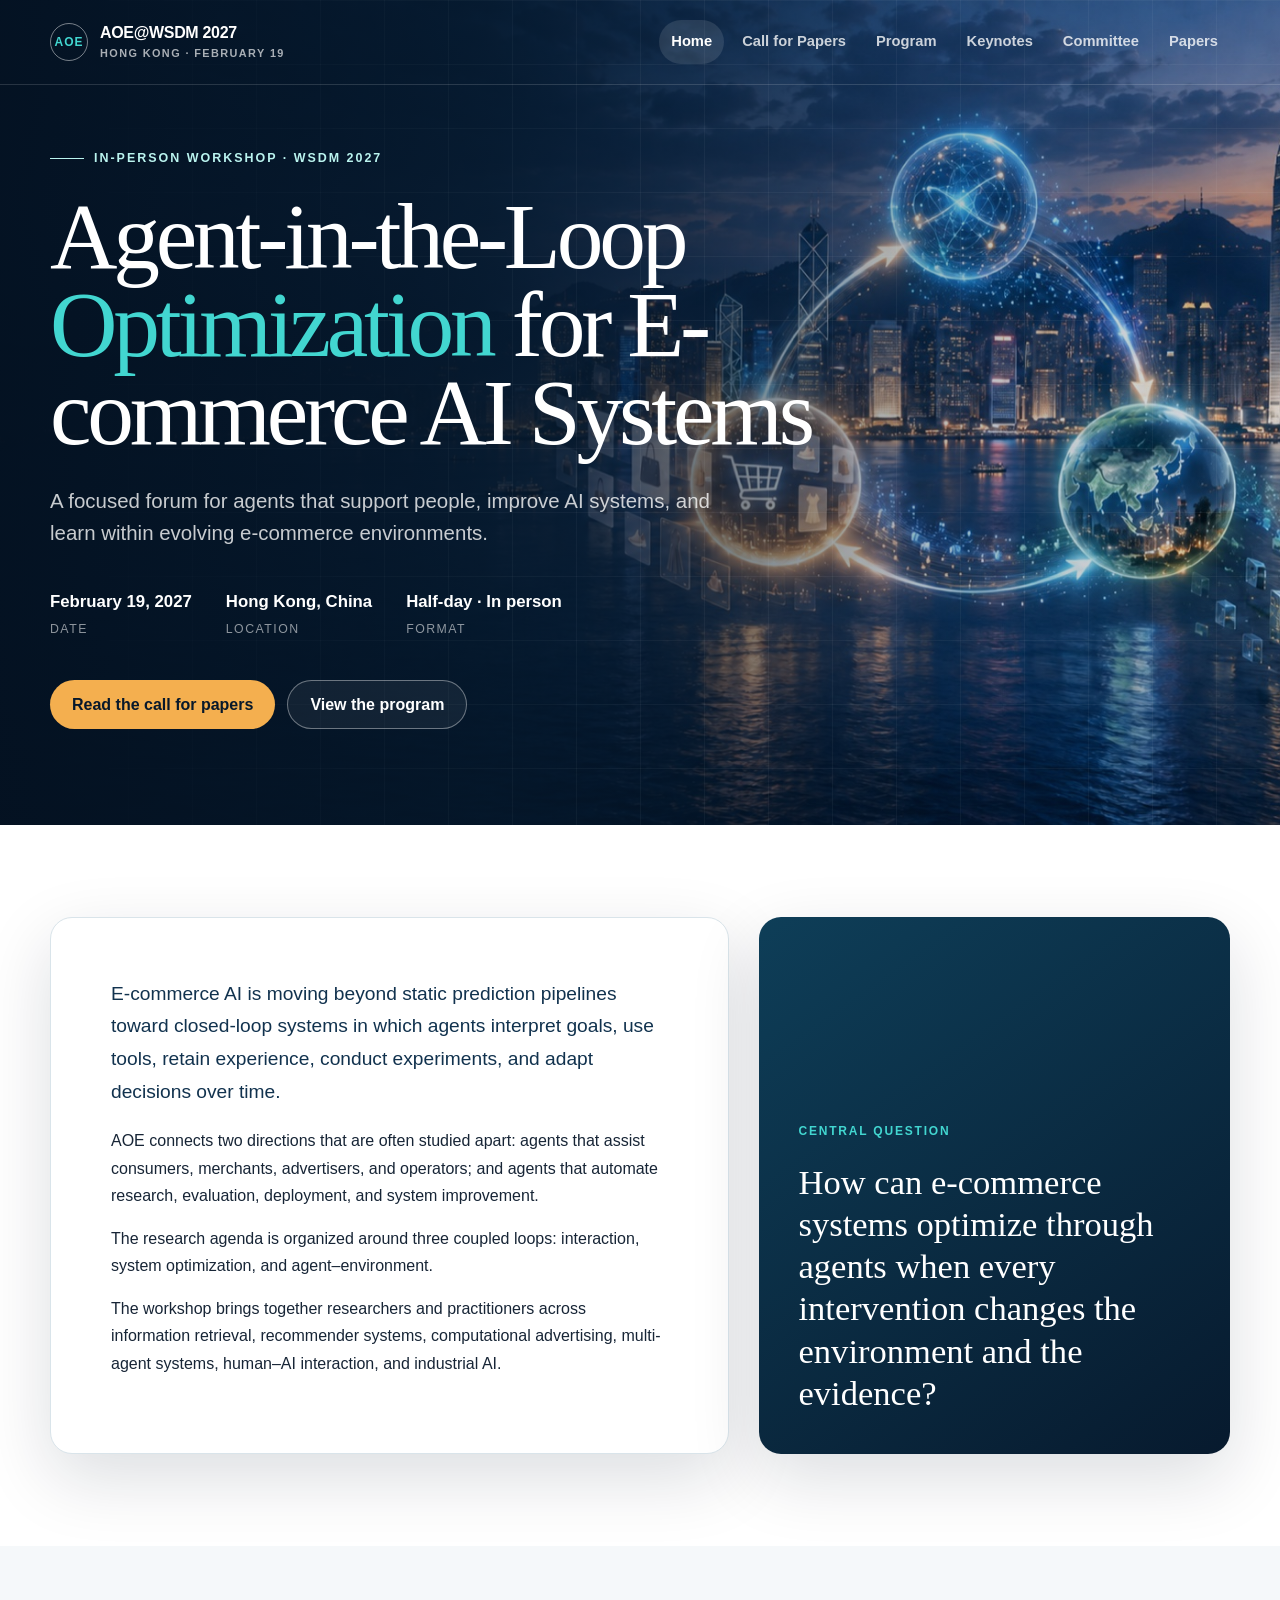
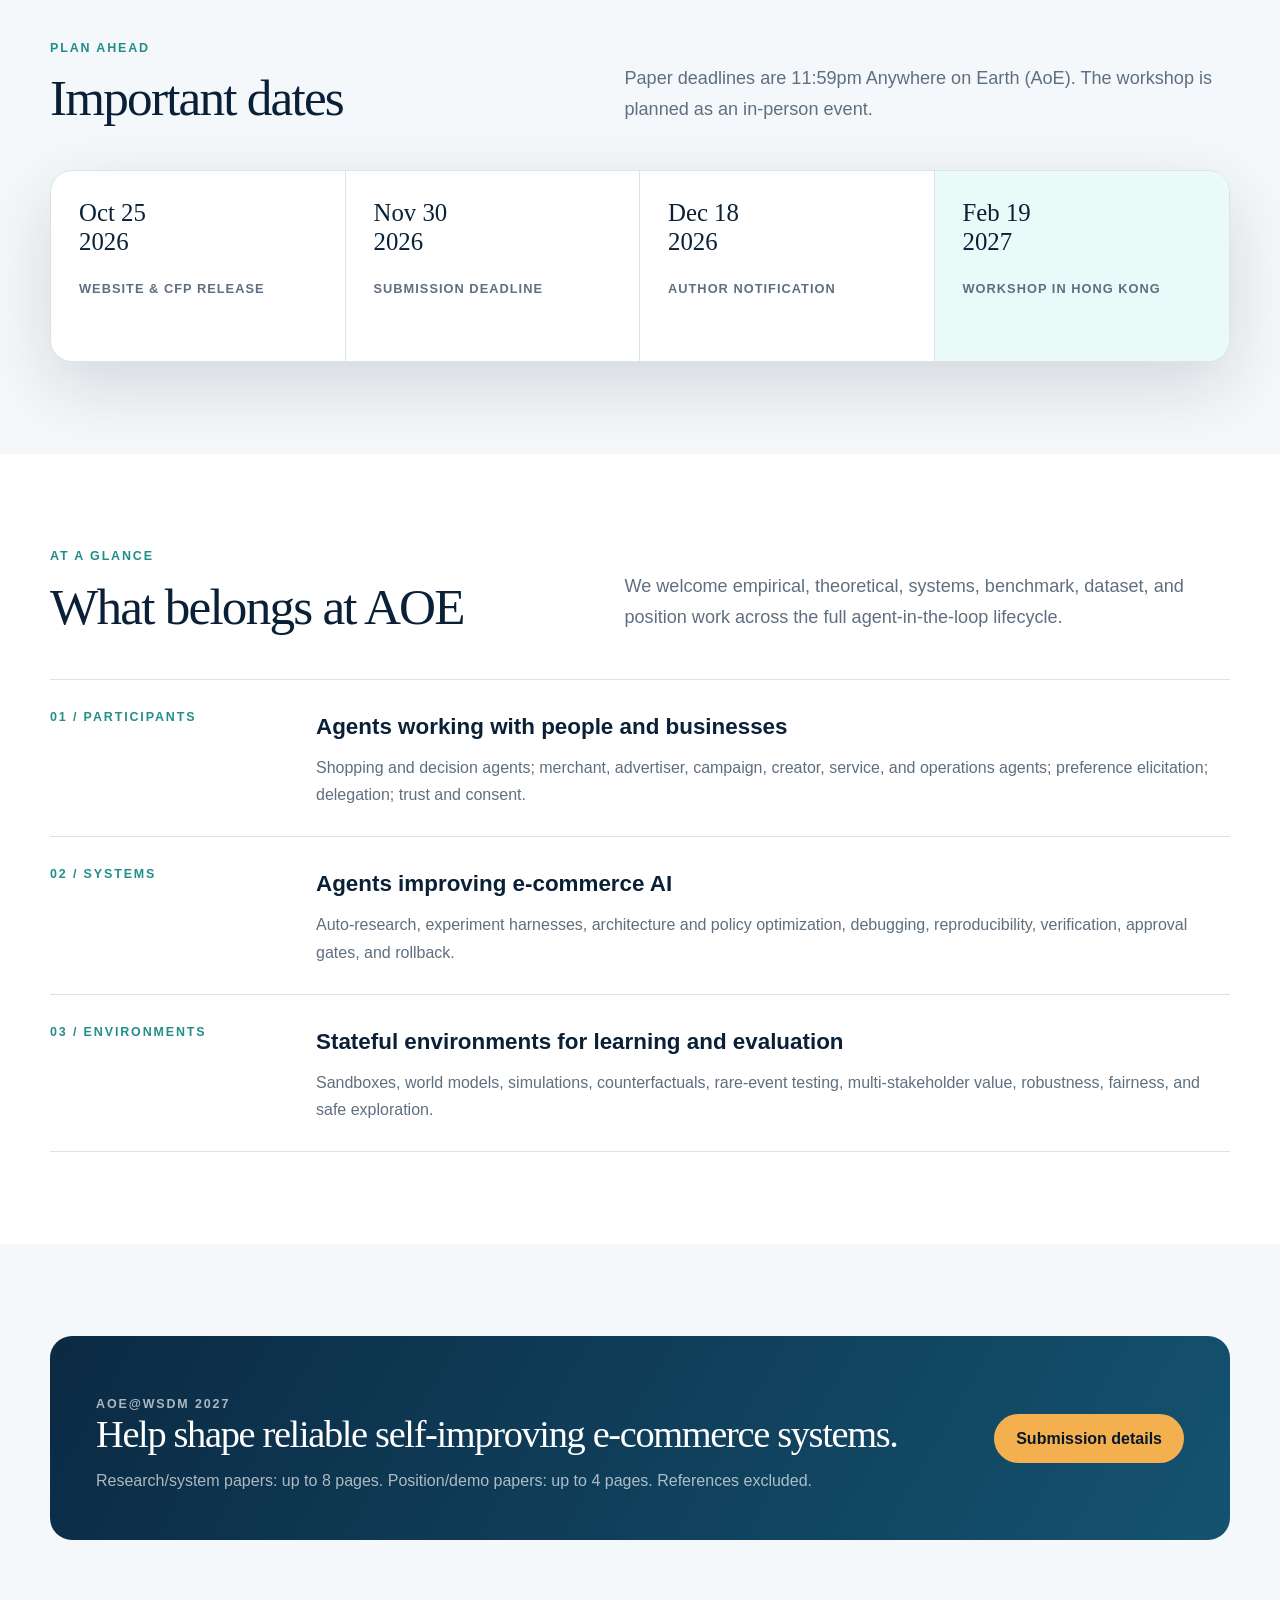
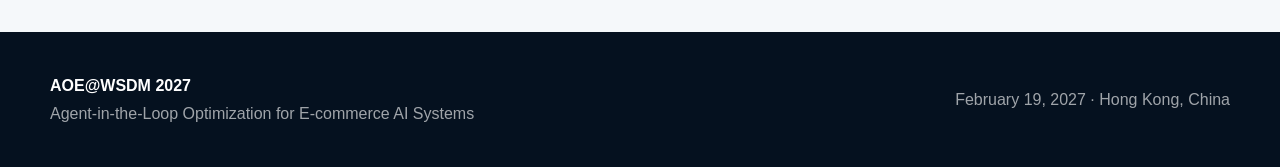
==== index.html @ 461d2d0b "Move website files to repository root" ====
<!doctype html>
<html lang="en">
<head>
  <meta charset="utf-8">
  <meta name="viewport" content="width=device-width, initial-scale=1">
  <meta name="description" content="AOE@WSDM 2027 — Workshop on Agent-in-the-Loop Optimization for E-commerce AI Systems, February 19, 2027 in Hong Kong.">
  <title>AOE@WSDM 2027</title>
  <link rel="icon" type="image/svg+xml" href="data:image/svg+xml,%3Csvg xmlns='http://www.w3.org/2000/svg' viewBox='0 0 64 64'%3E%3Crect width='64' height='64' rx='16' fill='%2307182b'/%3E%3Ccircle cx='32' cy='32' r='20' fill='none' stroke='%2342d6d0' stroke-width='4'/%3E%3Ccircle cx='32' cy='12' r='5' fill='%23f4af4f'/%3E%3Cpath d='M19 39h26' stroke='white' stroke-width='4' stroke-linecap='round'/%3E%3C/svg%3E">
  <link rel="stylesheet" href="assets/style.css">
</head>
<body>
  <a class="skip-link" href="#main">Skip to content</a>
  <header class="site-header">
    <div class="container header-inner">
      <a class="brand" href="index.html" aria-label="AOE at WSDM 2027 home">
        <span class="brand-mark">AOE</span>
        <span class="brand-copy">AOE@WSDM 2027<small>Hong Kong · February 19</small></span>
      </a>
      <button class="menu-toggle" type="button" aria-expanded="false" aria-controls="site-nav">Menu</button>
      <nav class="site-nav" id="site-nav" aria-label="Primary navigation">
        <a href="index.html" aria-current="page">Home</a>
        <a href="cfp.html">Call for Papers</a>
        <a href="program.html">Program</a>
        <a href="keynotes.html">Keynotes</a>
        <a href="committee.html">Committee</a>
        <a href="papers.html">Papers</a>
      </nav>
    </div>
  </header>

  <main id="main">
    <section class="hero">
      <div class="loop-visual" aria-hidden="true">
        <div class="loop-ring"></div><div class="loop-ring"></div><div class="loop-core">AOE</div>
      </div>
      <div class="container hero-inner">
        <p class="eyebrow">In-person workshop · WSDM 2027</p>
        <h1>Agent-in-the-Loop <em>Optimization</em> for E-commerce AI Systems</h1>
        <p class="hero-summary">A focused forum for agents that support people, improve AI systems, and learn within evolving e-commerce environments.</p>
        <div class="hero-meta">
          <div class="meta-item"><strong>February 19, 2027</strong><span>Date</span></div>
          <div class="meta-item"><strong>Hong Kong, China</strong><span>Location</span></div>
          <div class="meta-item"><strong>Half-day · In person</strong><span>Format</span></div>
        </div>
        <div class="hero-actions">
          <a class="button button-primary" href="cfp.html">Read the call for papers</a>
          <a class="button button-secondary" href="program.html">View the program</a>
        </div>
      </div>
    </section>

    <section class="section section-white">
      <div class="container intro-grid">
        <div class="intro-copy" data-reveal>
          <p>E-commerce AI is moving beyond static prediction pipelines toward closed-loop systems in which agents interpret goals, use tools, retain experience, conduct experiments, and adapt decisions over time.</p>
          <p>AOE connects two directions that are often studied apart: agents that assist consumers, merchants, advertisers, and operators; and agents that automate research, evaluation, deployment, and system improvement.</p>
          <p>The research agenda is organized around three coupled loops: interaction, system optimization, and agent–environment.</p>
          <p>The workshop brings together researchers and practitioners across information retrieval, recommender systems, computational advertising, multi-agent systems, human–AI interaction, and industrial AI.</p>
        </div>
        <aside class="question-card" data-reveal>
          <span>Central question</span>
          <blockquote>How can e-commerce systems optimize through agents when every intervention changes the environment and the evidence?</blockquote>
        </aside>
      </div>
    </section>

    <section class="section">
      <div class="container">
        <div class="section-head" data-reveal>
          <div><p class="kicker">Plan ahead</p><h2>Important dates</h2></div>
          <p class="lead">Paper deadlines are 11:59pm Anywhere on Earth (AoE). The workshop is planned as an in-person event.</p>
        </div>
        <div class="date-grid" data-reveal>
          <div class="date-item"><time datetime="2026-10-25">Oct 25<br>2026</time><span>Website & CFP release</span></div>
          <div class="date-item"><time datetime="2026-11-30">Nov 30<br>2026</time><span>Submission deadline</span></div>
          <div class="date-item"><time datetime="2026-12-18">Dec 18<br>2026</time><span>Author notification</span></div>
          <div class="date-item"><time datetime="2027-02-19">Feb 19<br>2027</time><span>Workshop in Hong Kong</span></div>
        </div>
      </div>
    </section>

    <section class="section section-white">
      <div class="container">
        <div class="section-head" data-reveal>
          <div><p class="kicker">At a glance</p><h2>What belongs at AOE</h2></div>
          <p class="lead">We welcome empirical, theoretical, systems, benchmark, dataset, and position work across the full agent-in-the-loop lifecycle.</p>
        </div>
        <div data-reveal>
          <article class="topic-row"><span class="topic-number">01 / PARTICIPANTS</span><div><h3>Agents working with people and businesses</h3><p>Shopping and decision agents; merchant, advertiser, campaign, creator, service, and operations agents; preference elicitation; delegation; trust and consent.</p></div></article>
          <article class="topic-row"><span class="topic-number">02 / SYSTEMS</span><div><h3>Agents improving e-commerce AI</h3><p>Auto-research, experiment harnesses, architecture and policy optimization, debugging, reproducibility, verification, approval gates, and rollback.</p></div></article>
          <article class="topic-row"><span class="topic-number">03 / ENVIRONMENTS</span><div><h3>Stateful environments for learning and evaluation</h3><p>Sandboxes, world models, simulations, counterfactuals, rare-event testing, multi-stakeholder value, robustness, fairness, and safe exploration.</p></div></article>
        </div>
      </div>
    </section>

    <section class="section">
      <div class="container cta" data-reveal>
        <div><p class="kicker">AOE@WSDM 2027</p><h2>Help shape reliable self-improving e-commerce systems.</h2><p>Research/system papers: up to 8 pages. Position/demo papers: up to 4 pages. References excluded.</p></div>
        <a class="button button-primary" href="cfp.html">Submission details</a>
      </div>
    </section>
  </main>

  <footer class="site-footer"><div class="container footer-inner"><p><strong>AOE@WSDM 2027</strong><br>Agent-in-the-Loop Optimization for E-commerce AI Systems</p><p>February 19, 2027 · Hong Kong, China</p></div></footer>
  <script src="assets/site.js"></script>
</body>
</html>
---- assets/style.css ----
:root {
  --navy-950: #07182b;
  --navy-900: #0a2037;
  --navy-800: #11324e;
  --cyan-400: #42d6d0;
  --cyan-200: #baf4ef;
  --amber-400: #f4af4f;
  --ink: #172536;
  --muted: #5f6f7f;
  --paper: #f5f8fa;
  --white: #ffffff;
  --line: #d9e4ea;
  --shadow: 0 24px 70px rgba(7, 24, 43, 0.14);
  --radius: 22px;
  --container: min(1180px, calc(100% - 40px));
}

* { box-sizing: border-box; }
html { scroll-behavior: smooth; }
body {
  margin: 0;
  color: var(--ink);
  background: var(--paper);
  font-family: Inter, ui-sans-serif, -apple-system, BlinkMacSystemFont, "Segoe UI", sans-serif;
  font-size: 16px;
  line-height: 1.7;
}
a { color: inherit; }
img { display: block; max-width: 100%; }
.container { width: var(--container); margin-inline: auto; }
.skip-link { position: fixed; top: 8px; left: 8px; z-index: 100; padding: 9px 13px; transform: translateY(-150%); background: white; border-radius: 8px; }
.skip-link:focus { transform: translateY(0); }

.site-header {
  position: absolute;
  inset: 0 0 auto;
  z-index: 20;
  border-bottom: 1px solid rgba(255,255,255,.14);
  color: white;
}
.header-inner { min-height: 84px; display: flex; align-items: center; justify-content: space-between; gap: 28px; }
.brand { display: inline-flex; align-items: center; gap: 12px; text-decoration: none; font-weight: 760; letter-spacing: -.02em; }
.brand-mark { width: 38px; height: 38px; display: grid; place-items: center; border: 1px solid rgba(255,255,255,.46); border-radius: 50%; color: var(--cyan-400); font-size: 12px; letter-spacing: .08em; }
.brand-copy { display: grid; line-height: 1.05; }
.brand-copy small { margin-top: 6px; color: rgba(255,255,255,.66); font-size: .68rem; font-weight: 600; letter-spacing: .13em; text-transform: uppercase; }
.site-nav { display: flex; align-items: center; gap: 6px; }
.site-nav a { padding: 9px 12px; border-radius: 999px; text-decoration: none; color: rgba(255,255,255,.78); font-size: .92rem; font-weight: 650; }
.site-nav a:hover, .site-nav a:focus-visible, .site-nav a[aria-current="page"] { background: rgba(255,255,255,.11); color: white; }
.menu-toggle { display: none; border: 0; color: white; background: transparent; font: inherit; font-weight: 700; }

.hero {
  position: relative;
  min-height: 790px;
  display: grid;
  align-items: center;
  overflow: hidden;
  color: white;
  background:
    linear-gradient(90deg, rgba(4,18,34,.96) 0%, rgba(5,24,43,.86) 38%, rgba(5,24,43,.28) 72%, rgba(5,24,43,.14) 100%),
    url('aoe-hero.jpg') center / cover no-repeat,
    var(--navy-950);
}
.hero::before {
  content: "";
  position: absolute;
  inset: 0;
  background-image: linear-gradient(rgba(255,255,255,.045) 1px, transparent 1px), linear-gradient(90deg, rgba(255,255,255,.045) 1px, transparent 1px);
  background-size: 64px 64px;
  mask-image: linear-gradient(to right, transparent 2%, black 50%, black 100%);
}
.hero-inner { position: relative; z-index: 2; padding-top: 140px; padding-bottom: 96px; }
.eyebrow { display: inline-flex; align-items: center; gap: 10px; margin: 0 0 24px; color: var(--cyan-200); font-size: .78rem; font-weight: 760; letter-spacing: .16em; text-transform: uppercase; }
.eyebrow::before { content: ""; width: 34px; height: 1px; background: currentColor; }
.hero h1 { max-width: 900px; margin: 0; font-family: Georgia, "Times New Roman", serif; font-size: clamp(3.2rem, 7.3vw, 6.6rem); line-height: .94; letter-spacing: -.045em; font-weight: 500; }
.hero h1 em { color: var(--cyan-400); font-style: normal; }
.hero-summary { max-width: 690px; margin: 28px 0 0; color: rgba(255,255,255,.78); font-size: clamp(1.05rem, 1.6vw, 1.28rem); line-height: 1.6; }
.hero-meta { display: flex; flex-wrap: wrap; gap: 24px 34px; margin-top: 38px; }
.meta-item { display: grid; gap: 2px; }
.meta-item strong { color: white; font-size: 1.05rem; }
.meta-item span { color: rgba(255,255,255,.55); font-size: .77rem; text-transform: uppercase; letter-spacing: .12em; }
.hero-actions { display: flex; flex-wrap: wrap; gap: 12px; margin-top: 40px; }
.button { display: inline-flex; align-items: center; justify-content: center; min-height: 49px; padding: 0 22px; border-radius: 999px; text-decoration: none; font-weight: 760; transition: transform .2s ease, background .2s ease; }
.button:hover { transform: translateY(-2px); }
.button-primary { background: var(--amber-400); color: var(--navy-950); }
.button-secondary { border: 1px solid rgba(255,255,255,.38); color: white; background: rgba(255,255,255,.06); }
.loop-visual { display: none; }
.loop-ring { position: absolute; inset: 15%; border: 1px solid rgba(186,244,239,.34); border-radius: 50%; animation: orbit 24s linear infinite; }
.loop-ring:nth-child(2) { inset: 27%; border-color: rgba(244,175,79,.38); animation-direction: reverse; animation-duration: 17s; }
.loop-ring::before, .loop-ring::after { content: ""; position: absolute; width: 13px; height: 13px; border-radius: 50%; background: var(--cyan-400); box-shadow: 0 0 28px currentColor; }
.loop-ring::before { top: 8%; left: 22%; }
.loop-ring::after { right: 8%; bottom: 28%; background: var(--amber-400); }
.loop-core { position: absolute; inset: 39%; display: grid; place-items: center; border-radius: 50%; border: 1px solid rgba(255,255,255,.28); background: rgba(255,255,255,.07); backdrop-filter: blur(8px); font-weight: 800; letter-spacing: .15em; }
@keyframes orbit { to { transform: rotate(360deg); } }

.section { padding: 92px 0; }
.section-white { background: white; }
.section-dark { background: var(--navy-950); color: white; }
.section-head { display: grid; grid-template-columns: 1fr 1.15fr; gap: 48px; align-items: end; margin-bottom: 46px; }
.kicker { margin: 0 0 12px; color: #208d8a; font-size: .78rem; font-weight: 800; letter-spacing: .15em; text-transform: uppercase; }
.section h2 { margin: 0; color: var(--navy-900); font-family: Georgia, "Times New Roman", serif; font-size: clamp(2.2rem, 4vw, 4rem); line-height: 1.04; letter-spacing: -.035em; font-weight: 500; }
.section-dark h2 { color: white; }
.lead { margin: 0; color: var(--muted); font-size: 1.13rem; }
.section-dark .lead { color: rgba(255,255,255,.65); }
.intro-grid { display: grid; grid-template-columns: 1.18fr .82fr; gap: 30px; align-items: stretch; }
.intro-copy { padding: clamp(30px, 5vw, 60px); border: 1px solid var(--line); border-radius: var(--radius); background: white; box-shadow: var(--shadow); }
.intro-copy p:first-child { margin-top: 0; font-size: 1.2rem; color: var(--navy-800); }
.question-card { display: grid; align-content: end; min-height: 360px; padding: 40px; border-radius: var(--radius); color: white; background: linear-gradient(145deg, #0e3e58, #071a2e); box-shadow: var(--shadow); }
.question-card span { color: var(--cyan-400); font-size: .75rem; font-weight: 800; letter-spacing: .15em; text-transform: uppercase; }
.question-card blockquote { margin: 20px 0 0; font-family: Georgia, serif; font-size: clamp(1.6rem, 2.7vw, 2.35rem); line-height: 1.22; }
.loop-grid { display: grid; grid-template-columns: repeat(3, 1fr); gap: 18px; }
.loop-card { position: relative; min-height: 315px; padding: 30px; overflow: hidden; border: 1px solid rgba(255,255,255,.11); border-radius: var(--radius); background: rgba(255,255,255,.055); }
.loop-card::after { content: attr(data-index); position: absolute; right: 19px; bottom: -27px; color: rgba(255,255,255,.045); font-family: Georgia, serif; font-size: 8rem; line-height: 1; }
.loop-icon { width: 48px; height: 48px; display: grid; place-items: center; border-radius: 50%; color: var(--navy-950); background: var(--cyan-400); font-weight: 900; }
.loop-card:nth-child(2) .loop-icon { background: var(--amber-400); }
.loop-card:nth-child(3) .loop-icon { background: white; }
.loop-card h3 { margin: 28px 0 12px; font-size: 1.35rem; }
.loop-card p { margin: 0; color: rgba(255,255,255,.63); }
.date-grid { display: grid; grid-template-columns: repeat(4, 1fr); border: 1px solid var(--line); border-radius: var(--radius); overflow: hidden; background: white; box-shadow: var(--shadow); }
.date-item { min-height: 190px; padding: 28px; border-right: 1px solid var(--line); }
.date-item:last-child { border-right: 0; background: #eafaf8; }
.date-item time { display: block; margin-bottom: 18px; color: var(--navy-900); font-family: Georgia, serif; font-size: 1.55rem; line-height: 1.15; }
.date-item span { color: var(--muted); font-size: .8rem; font-weight: 760; letter-spacing: .08em; text-transform: uppercase; }
.topic-row { display: grid; grid-template-columns: 230px minmax(0, 1fr); gap: 36px; padding: 28px 0; border-top: 1px solid var(--line); }
.topic-row:last-child { border-bottom: 1px solid var(--line); }
.topic-number { max-width: 210px; color: #238f8b; font-size: .78rem; font-weight: 800; line-height: 1.6; letter-spacing: .15em; }
.topic-row > div { min-width: 0; }
.topic-row h3 { margin: 0 0 8px; color: var(--navy-900); font-size: 1.4rem; }
.topic-row p { margin: 0; color: var(--muted); }
.cta { padding: 46px; display: flex; align-items: center; justify-content: space-between; gap: 28px; border-radius: var(--radius); color: white; background: linear-gradient(120deg, #0b2a44, #145370); }
.cta h2 { color: white; font-size: clamp(2rem, 3vw, 3.2rem); }
.cta p { margin: 12px 0 0; color: rgba(255,255,255,.66); }
.site-footer { padding: 40px 0; color: rgba(255,255,255,.62); background: #05111f; }
.footer-inner { display: flex; align-items: center; justify-content: space-between; gap: 24px; }
.footer-inner strong { color: white; }
.footer-inner p { margin: 0; }

.page-hero {
  min-height: 460px;
  display: grid;
  align-items: end;
  color: white;
  background:
    linear-gradient(90deg, rgba(4,18,34,.97), rgba(5,24,43,.76) 48%, rgba(5,24,43,.36)),
    url('aoe-hero.jpg') center 48% / cover no-repeat,
    var(--navy-950);
}
.page-hero-inner { padding-top: 170px; padding-bottom: 70px; }
.page-hero h1 { max-width: 880px; margin: 0; font-family: Georgia, "Times New Roman", serif; font-size: clamp(3rem, 6vw, 5.6rem); line-height: .98; letter-spacing: -.04em; font-weight: 500; }
.page-hero p:last-child { max-width: 720px; margin: 22px 0 0; color: rgba(255,255,255,.72); font-size: 1.12rem; }
.page-grid { display: grid; grid-template-columns: minmax(0, 1fr) 290px; gap: 60px; align-items: start; }
.prose { max-width: 820px; }
.prose h2 { margin-top: 2.2em; font-size: clamp(2rem, 3.5vw, 3rem); }
.prose h2:first-child { margin-top: 0; }
.prose h3 { margin: 2em 0 .6em; color: var(--navy-900); font-size: 1.35rem; }
.prose p, .prose li { color: #425466; }
.prose strong { color: var(--navy-900); }
.prose ul, .prose ol { padding-left: 1.25em; }
.prose li + li { margin-top: .5em; }
.side-card { position: sticky; top: 28px; padding: 26px; border: 1px solid var(--line); border-radius: 18px; background: white; box-shadow: 0 18px 45px rgba(7,24,43,.09); }
.side-card h2 { margin: 0 0 18px; font-family: inherit; font-size: 1.1rem; font-weight: 800; letter-spacing: -.01em; }
.side-card dl { margin: 0; }
.side-card dt { margin-top: 16px; color: #268c89; font-size: .72rem; font-weight: 800; letter-spacing: .12em; text-transform: uppercase; }
.side-card dd { margin: 3px 0 0; color: var(--navy-900); font-weight: 680; line-height: 1.45; }
.format-grid { display: grid; grid-template-columns: repeat(2, 1fr); gap: 18px; margin: 26px 0; }
.format-card { padding: 24px; border: 1px solid var(--line); border-radius: 16px; background: white; }
.format-card span { color: #238f8b; font-size: .75rem; font-weight: 800; letter-spacing: .1em; text-transform: uppercase; }
.format-card h3 { margin: 8px 0 6px; }
.format-card p { margin: 0; }
.notice { margin: 30px 0; padding: 22px 24px; border-left: 4px solid var(--amber-400); border-radius: 0 14px 14px 0; background: #fff4e5; color: #5b4324; }
.schedule { width: 100%; border-collapse: separate; border-spacing: 0; overflow: hidden; border: 1px solid var(--line); border-radius: 18px; background: white; }
.schedule th, .schedule td { padding: 19px 22px; border-bottom: 1px solid var(--line); text-align: left; vertical-align: top; }
.schedule tr:last-child td { border-bottom: 0; }
.schedule th { color: white; background: var(--navy-900); font-size: .78rem; letter-spacing: .09em; text-transform: uppercase; }
.schedule td:first-child { width: 150px; color: #187e7b; font-weight: 800; white-space: nowrap; }
.schedule td strong { color: var(--navy-900); }
.status-banner { display: flex; align-items: center; gap: 18px; padding: 24px; border: 1px solid #bde8e4; border-radius: 18px; background: #eafaf8; }
.status-dot { width: 12px; height: 12px; flex: 0 0 auto; border-radius: 50%; background: #1c9b92; box-shadow: 0 0 0 8px rgba(28,155,146,.12); }
.person-grid { display: grid; grid-template-columns: repeat(3, 1fr); gap: 20px; }
.person-card { padding: 26px; border: 1px solid var(--line); border-radius: 18px; background: white; transition: transform .2s ease, box-shadow .2s ease; }
.person-card:hover { transform: translateY(-4px); box-shadow: 0 18px 40px rgba(7,24,43,.11); }
.person-avatar { width: 84px; height: 84px; display: grid; place-items: center; overflow: hidden; margin-bottom: 20px; border-radius: 50%; color: white; background: linear-gradient(135deg, #0d3e5b, #24a7a1); font-family: Georgia, serif; font-size: 1.5rem; }
.person-avatar img { width: 100%; height: 100%; object-fit: cover; }
.person-card h3 { margin: 0 0 4px; color: var(--navy-900); font-size: 1.2rem; }
.person-role { min-height: 48px; margin: 0 0 18px; color: #258a86; font-size: .84rem; font-weight: 760; line-height: 1.45; }
.person-card p:last-child { margin-bottom: 0; color: var(--muted); font-size: .93rem; }
.speaker-card { display: grid; grid-template-columns: 180px 1fr; gap: 34px; padding: 34px; border: 1px solid var(--line); border-radius: var(--radius); background: white; }
.speaker-mark { width: 180px; aspect-ratio: 1; display: grid; place-items: center; border-radius: 50%; color: white; background: radial-gradient(circle at 35% 28%, #46d9d3, #0d3d59 62%, #07182b); font-family: Georgia, serif; font-size: 2.8rem; }
.speaker-card h2 { margin: 0 0 8px; font-size: 2.3rem; }
.speaker-card + .speaker-card { margin-top: 20px; }
.tag { display: inline-flex; padding: 5px 11px; border-radius: 999px; color: #176f6c; background: #e3f7f5; font-size: .72rem; font-weight: 800; letter-spacing: .08em; text-transform: uppercase; }
.empty-state { padding: clamp(36px, 7vw, 78px); border: 1px dashed #a8bbc5; border-radius: var(--radius); text-align: center; background: white; }
.empty-state h2 { margin: 16px auto 12px; max-width: 620px; }
.empty-state p { max-width: 620px; margin: 0 auto; color: var(--muted); }

[data-reveal] { opacity: 0; transform: translateY(20px); transition: opacity .7s ease, transform .7s ease; }
[data-reveal].is-visible { opacity: 1; transform: none; }
@media (prefers-reduced-motion: reduce) { *, *::before, *::after { scroll-behavior: auto !important; animation: none !important; transition: none !important; } [data-reveal] { opacity: 1; transform: none; } }

@media (max-width: 900px) {
  .menu-toggle { display: block; padding: 10px; }
  .site-nav { display: none; position: absolute; top: 76px; left: 20px; right: 20px; padding: 16px; flex-direction: column; align-items: stretch; border: 1px solid rgba(255,255,255,.14); border-radius: 16px; background: rgba(7,24,43,.97); box-shadow: var(--shadow); }
  .site-nav.is-open { display: flex; }
  .site-nav a { padding: 11px 14px; }
  .hero { min-height: 720px; }
  .loop-visual { right: -280px; opacity: .35; }
  .section-head, .intro-grid { grid-template-columns: 1fr; }
  .loop-grid { grid-template-columns: 1fr; }
  .loop-card { min-height: auto; }
  .date-grid { grid-template-columns: repeat(2, 1fr); }
  .date-item:nth-child(2) { border-right: 0; }
  .date-item:nth-child(-n+2) { border-bottom: 1px solid var(--line); }
  .topic-row { grid-template-columns: 1fr; gap: 8px; }
  .page-grid { grid-template-columns: 1fr; }
  .side-card { position: static; }
  .person-grid { grid-template-columns: repeat(2, 1fr); }
}
@media (max-width: 600px) {
  :root { --container: min(100% - 28px, 1180px); }
  .header-inner { min-height: 72px; }
  .brand-copy small { display: none; }
  .hero { min-height: 760px; }
  .hero-inner { padding-top: 122px; padding-bottom: 74px; }
  .hero h1 { font-size: clamp(2.75rem, 15vw, 4.4rem); }
  .section { padding: 68px 0; }
  .section-head { gap: 22px; }
  .date-grid { grid-template-columns: 1fr; }
  .date-item { border-right: 0; border-bottom: 1px solid var(--line); }
  .date-item:last-child { border-bottom: 0; }
  .topic-row { grid-template-columns: 1fr; gap: 8px; }
  .cta, .footer-inner { align-items: flex-start; flex-direction: column; }
  .page-hero { min-height: 420px; }
  .page-hero-inner { padding-top: 140px; padding-bottom: 54px; }
  .format-grid, .person-grid { grid-template-columns: 1fr; }
  .schedule { display: block; overflow-x: auto; }
  .speaker-card { grid-template-columns: 1fr; }
  .speaker-mark { width: 120px; }
}
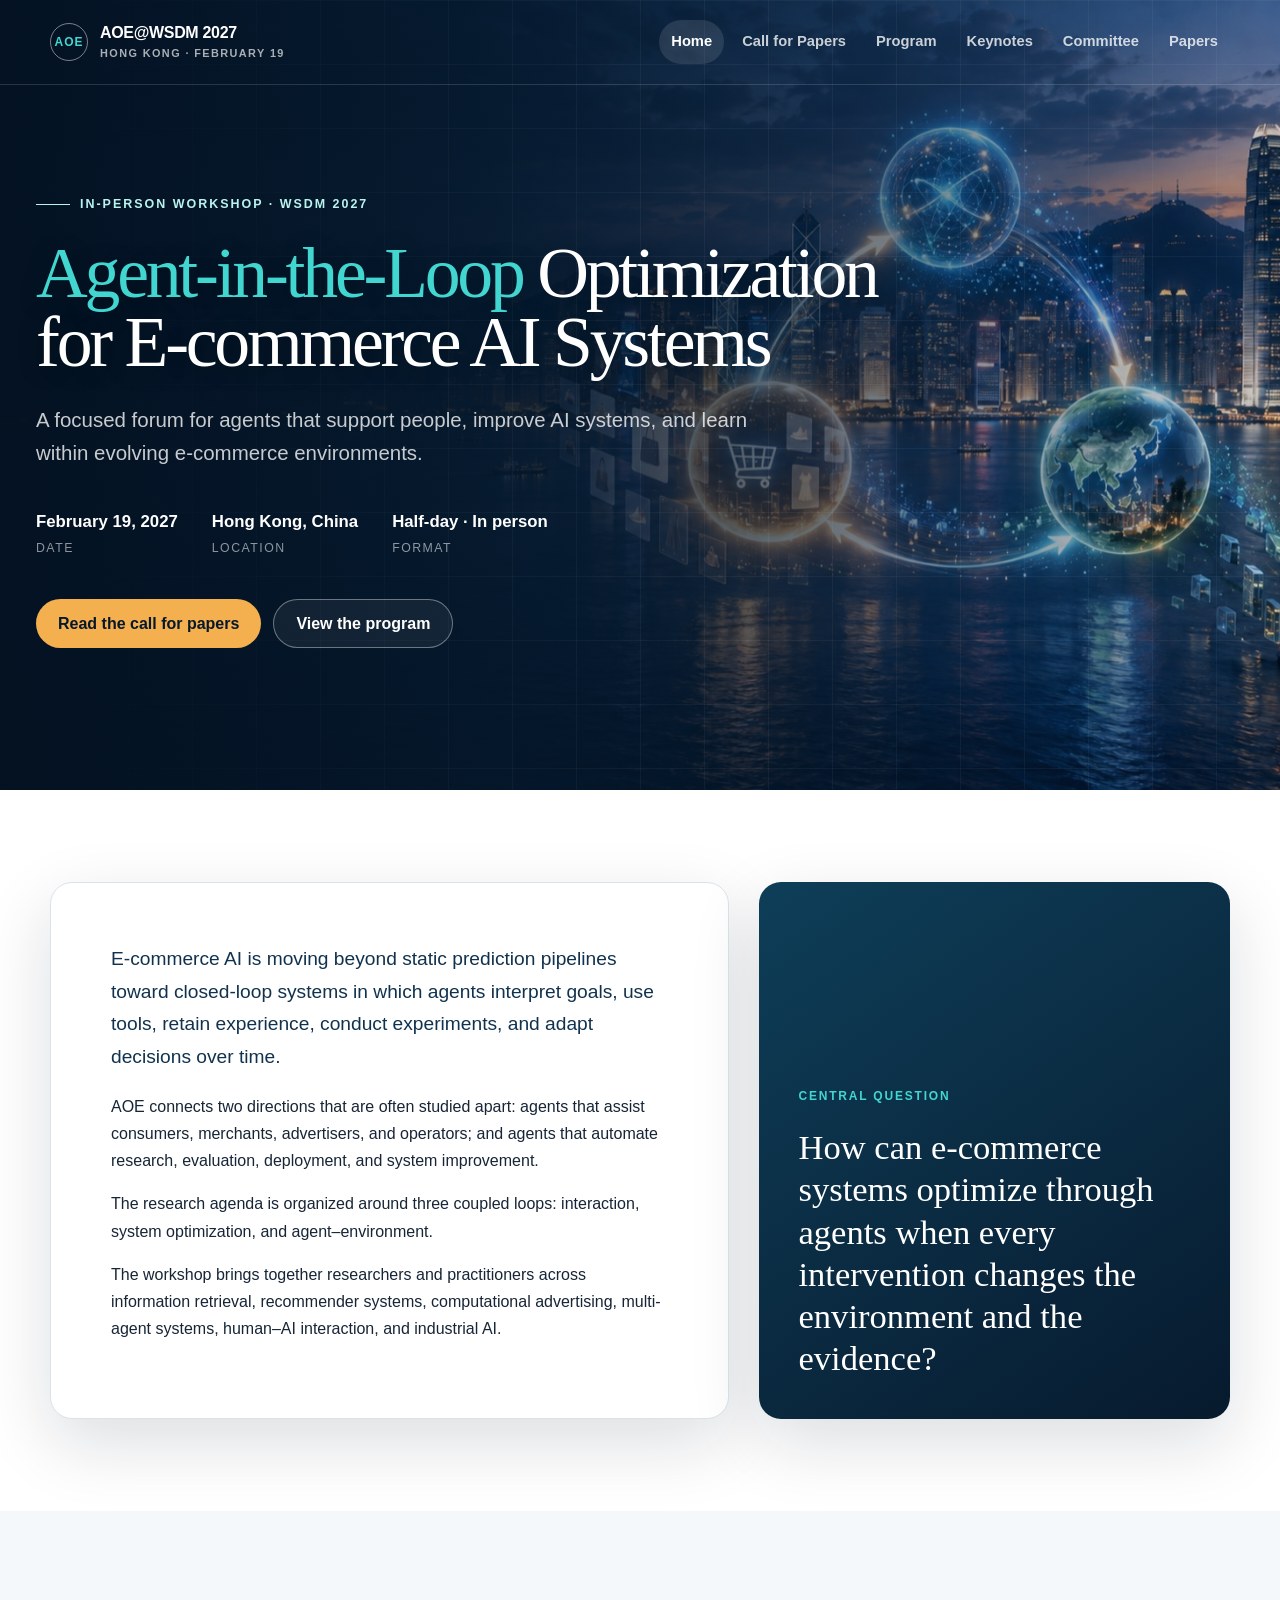
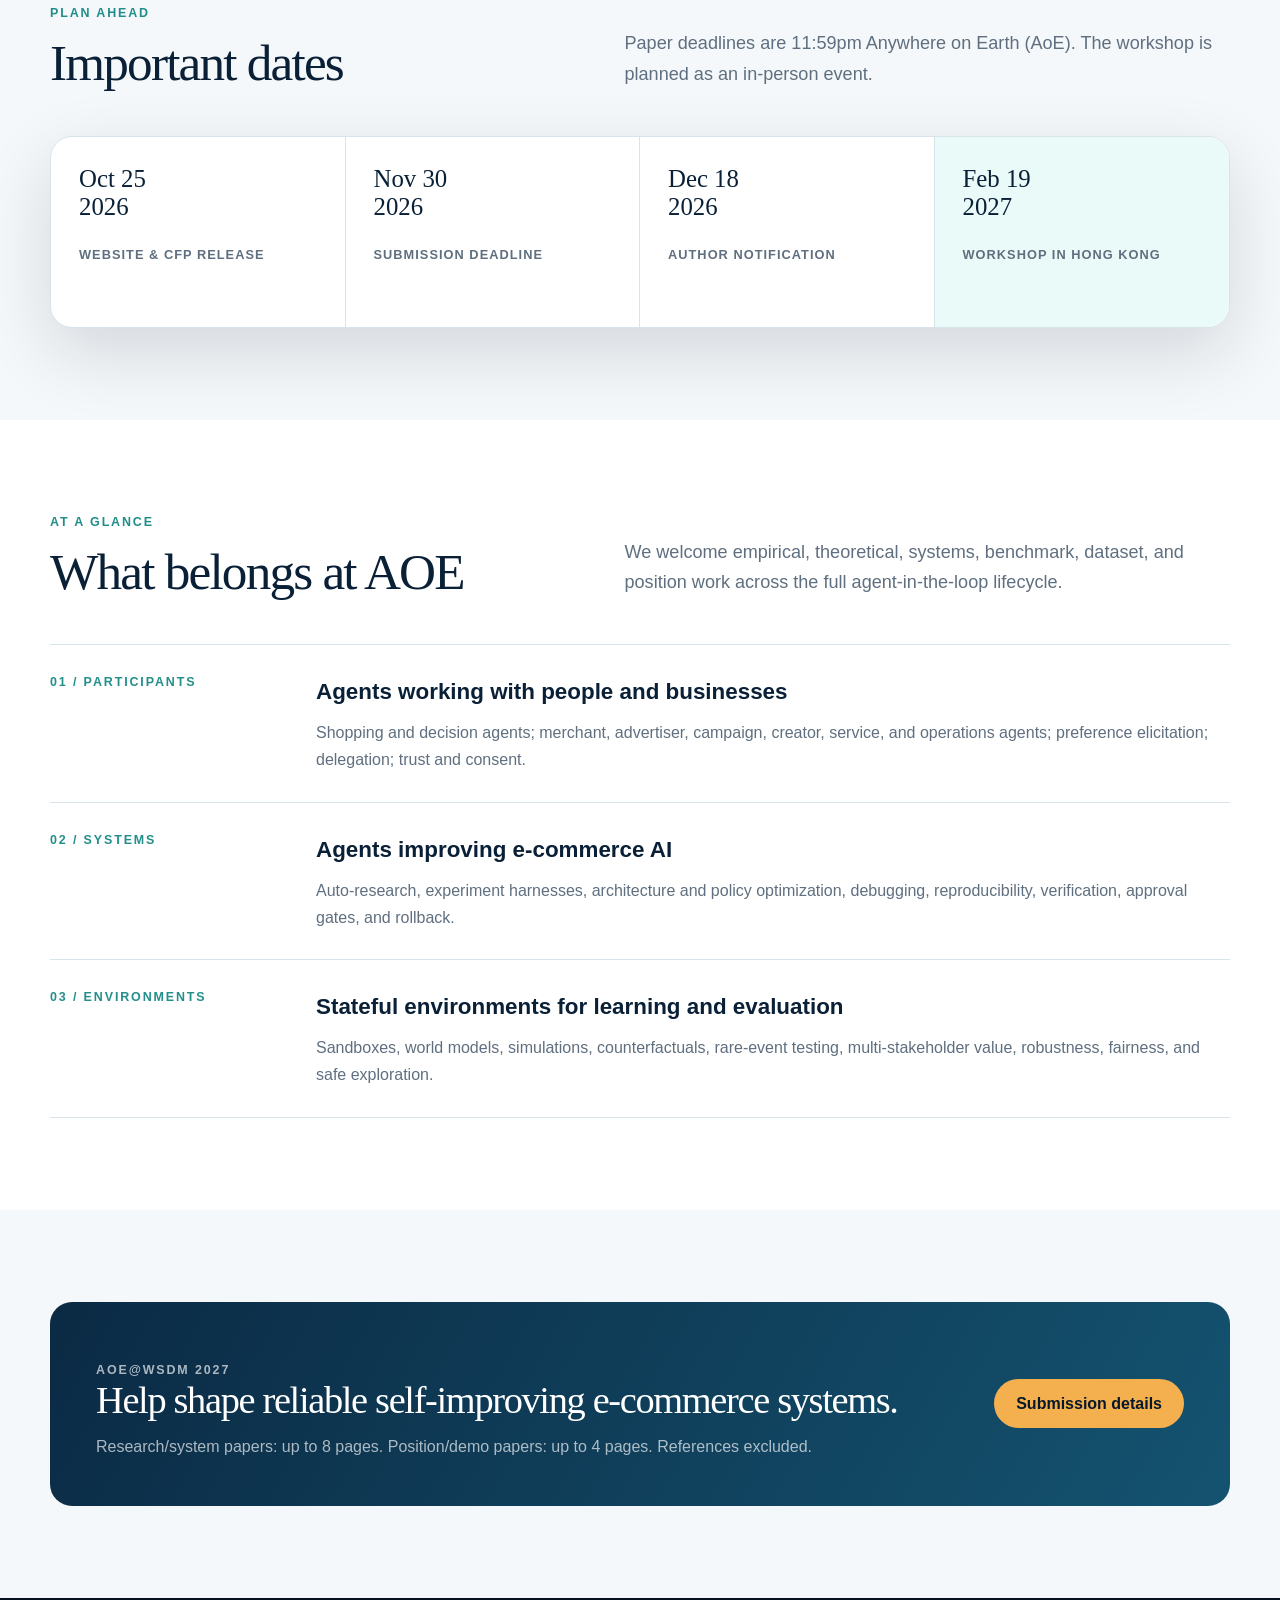
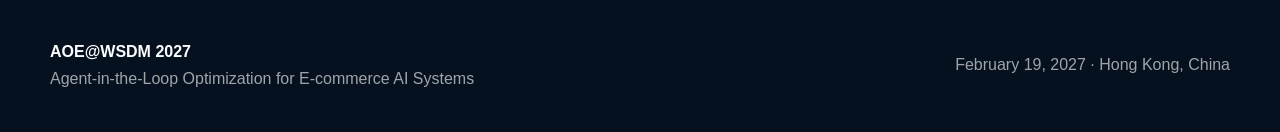
==== commit 4fbe40b8: "Refine homepage hero layout" ====
--- a/index.html
+++ b/index.html
@@ -35,7 +35,7 @@
       </div>
       <div class="container hero-inner">
         <p class="eyebrow">In-person workshop · WSDM 2027</p>
-        <h1>Agent-in-the-Loop <em>Optimization</em> for E-commerce AI Systems</h1>
+        <h1><em>Agent-in-the-Loop</em> Optimization for E-commerce AI Systems</h1>
         <p class="hero-summary">A focused forum for agents that support people, improve AI systems, and learn within evolving e-commerce environments.</p>
         <div class="hero-meta">
           <div class="meta-item"><strong>February 19, 2027</strong><span>Date</span></div>
--- a/assets/style.css
+++ b/assets/style.css
@@ -56,7 +56,7 @@
   overflow: hidden;
   color: white;
   background:
-    linear-gradient(90deg, rgba(4,18,34,.96) 0%, rgba(5,24,43,.86) 38%, rgba(5,24,43,.28) 72%, rgba(5,24,43,.14) 100%),
+    linear-gradient(90deg, rgba(4,18,34,.96) 0%, rgba(5,24,43,.88) 38%, rgba(5,24,43,.54) 70%, rgba(5,24,43,.16) 100%),
     url('aoe-hero.jpg') center / cover no-repeat,
     var(--navy-950);
 }
@@ -68,12 +68,12 @@
   background-size: 64px 64px;
   mask-image: linear-gradient(to right, transparent 2%, black 50%, black 100%);
 }
-.hero-inner { position: relative; z-index: 2; padding-top: 140px; padding-bottom: 96px; }
+.hero-inner { position: relative; z-index: 2; width: min(100% - 72px, 1480px); padding-top: 140px; padding-bottom: 96px; }
 .eyebrow { display: inline-flex; align-items: center; gap: 10px; margin: 0 0 24px; color: var(--cyan-200); font-size: .78rem; font-weight: 760; letter-spacing: .16em; text-transform: uppercase; }
 .eyebrow::before { content: ""; width: 34px; height: 1px; background: currentColor; }
-.hero h1 { max-width: 900px; margin: 0; font-family: Georgia, "Times New Roman", serif; font-size: clamp(3.2rem, 7.3vw, 6.6rem); line-height: .94; letter-spacing: -.045em; font-weight: 500; }
+.hero h1 { max-width: 1380px; margin: 0; font-family: Georgia, "Times New Roman", serif; font-size: clamp(3.2rem, 5.6vw, 6rem); line-height: .96; letter-spacing: -.045em; font-weight: 500; text-wrap: balance; text-shadow: 0 3px 24px rgba(0,0,0,.28); }
 .hero h1 em { color: var(--cyan-400); font-style: normal; }
-.hero-summary { max-width: 690px; margin: 28px 0 0; color: rgba(255,255,255,.78); font-size: clamp(1.05rem, 1.6vw, 1.28rem); line-height: 1.6; }
+.hero-summary { max-width: 760px; margin: 28px 0 0; color: rgba(255,255,255,.78); font-size: clamp(1.05rem, 1.6vw, 1.28rem); line-height: 1.6; }
 .hero-meta { display: flex; flex-wrap: wrap; gap: 24px 34px; margin-top: 38px; }
 .meta-item { display: grid; gap: 2px; }
 .meta-item strong { color: white; font-size: 1.05rem; }
@@ -202,6 +202,7 @@
   .site-nav.is-open { display: flex; }
   .site-nav a { padding: 11px 14px; }
   .hero { min-height: 720px; }
+  .hero-inner { width: var(--container); }
   .loop-visual { right: -280px; opacity: .35; }
   .section-head, .intro-grid { grid-template-columns: 1fr; }
   .loop-grid { grid-template-columns: 1fr; }
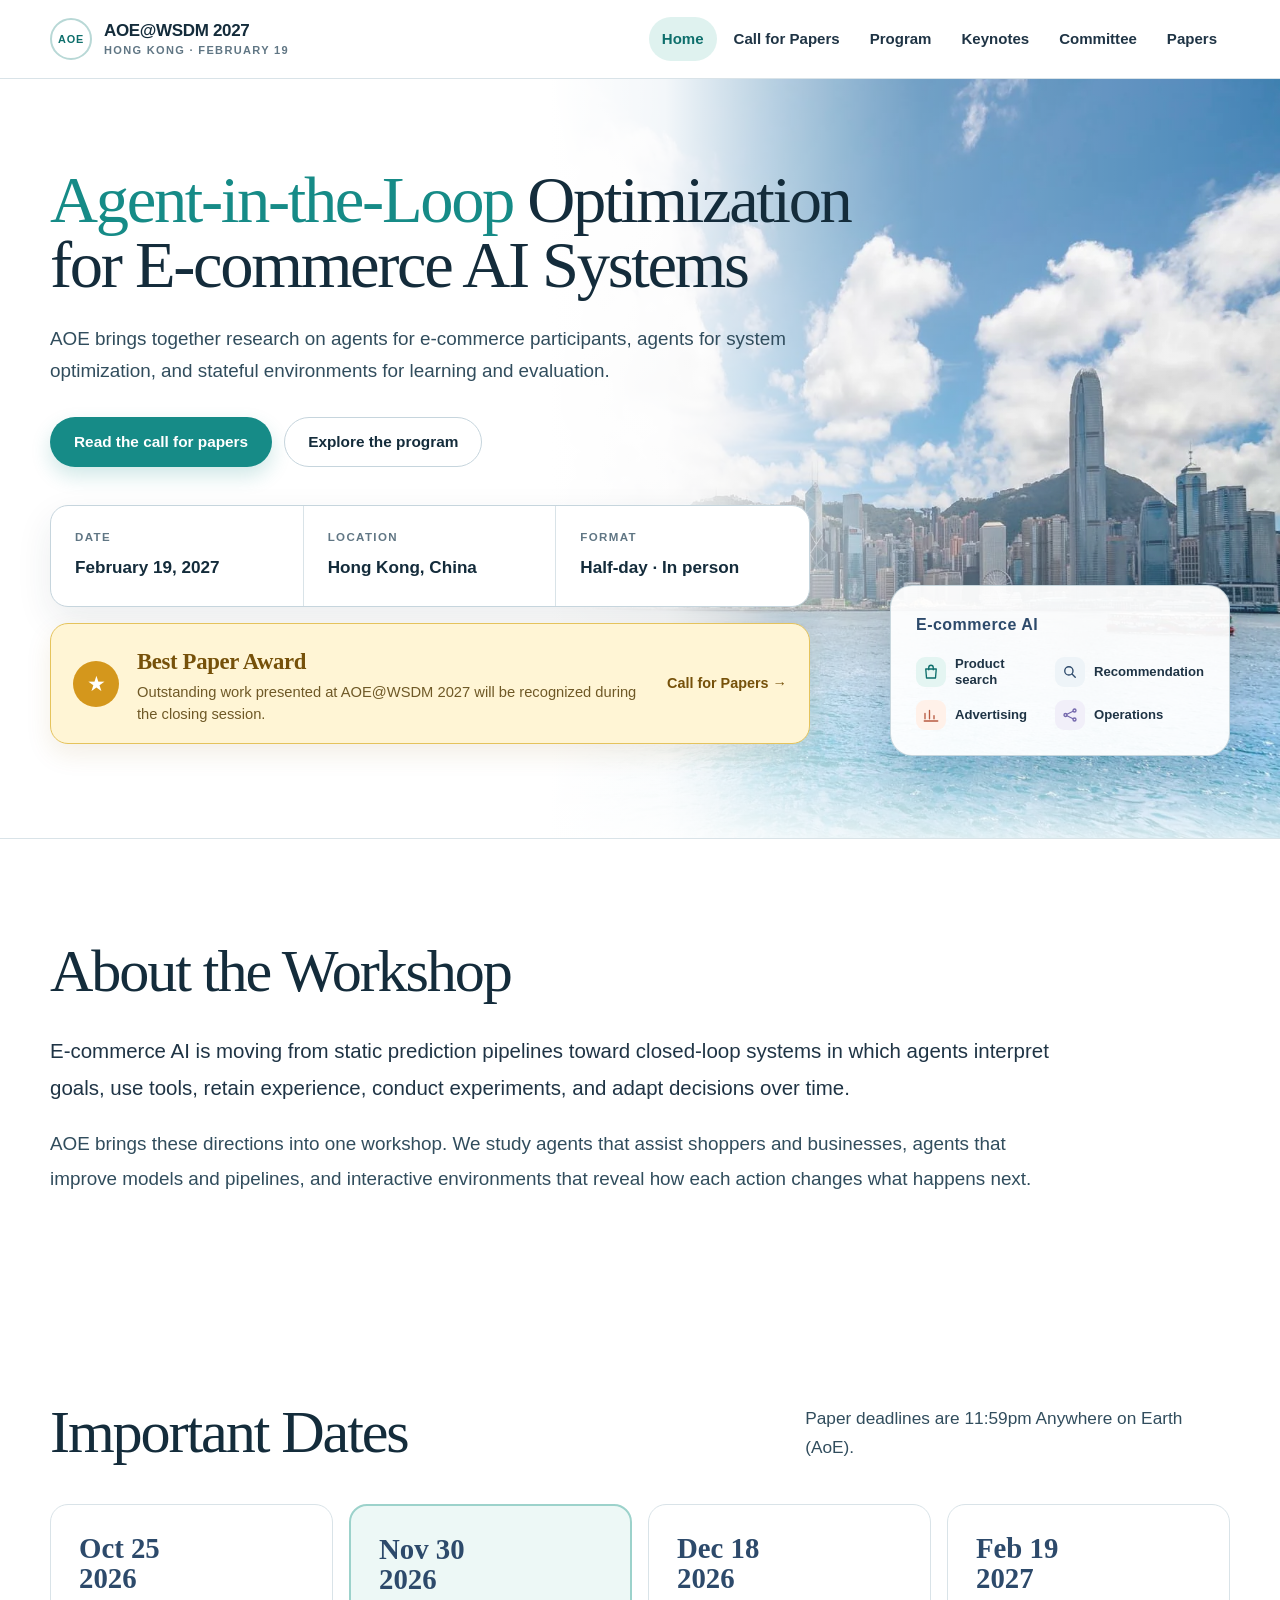
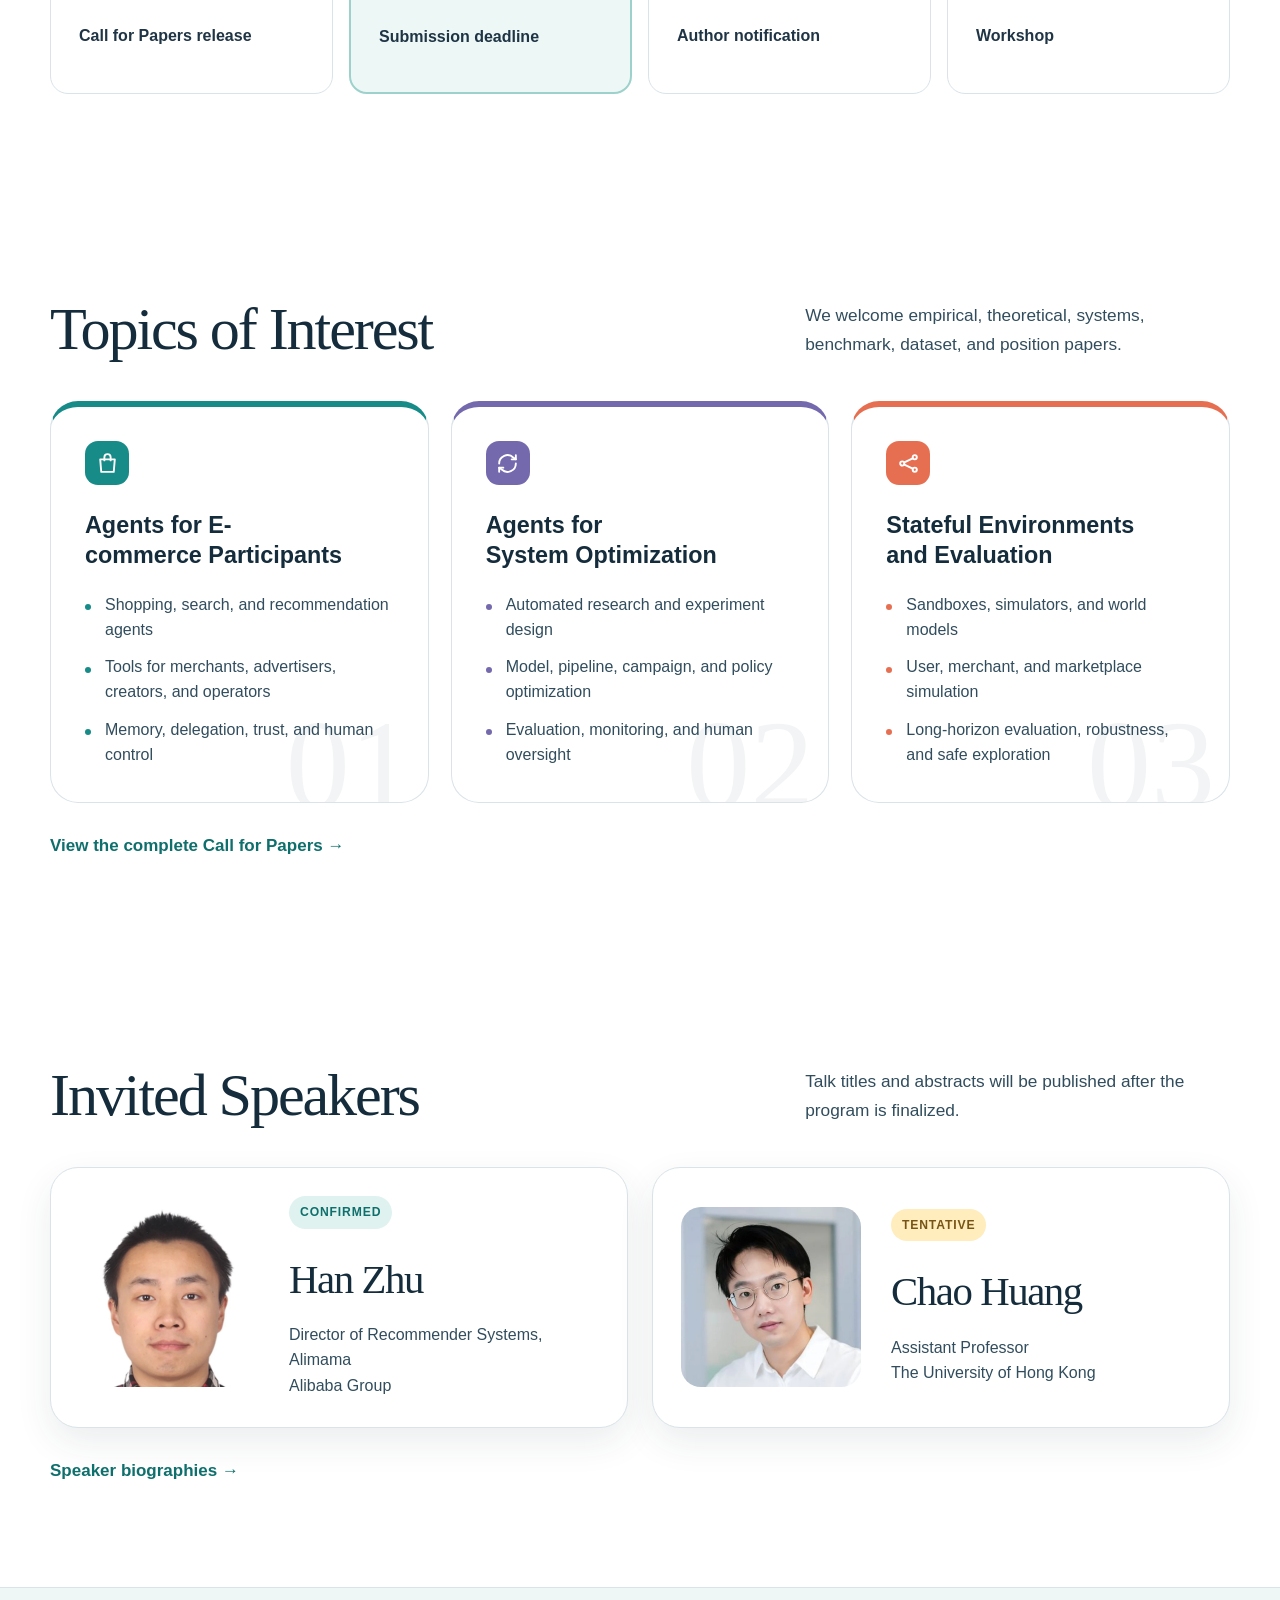
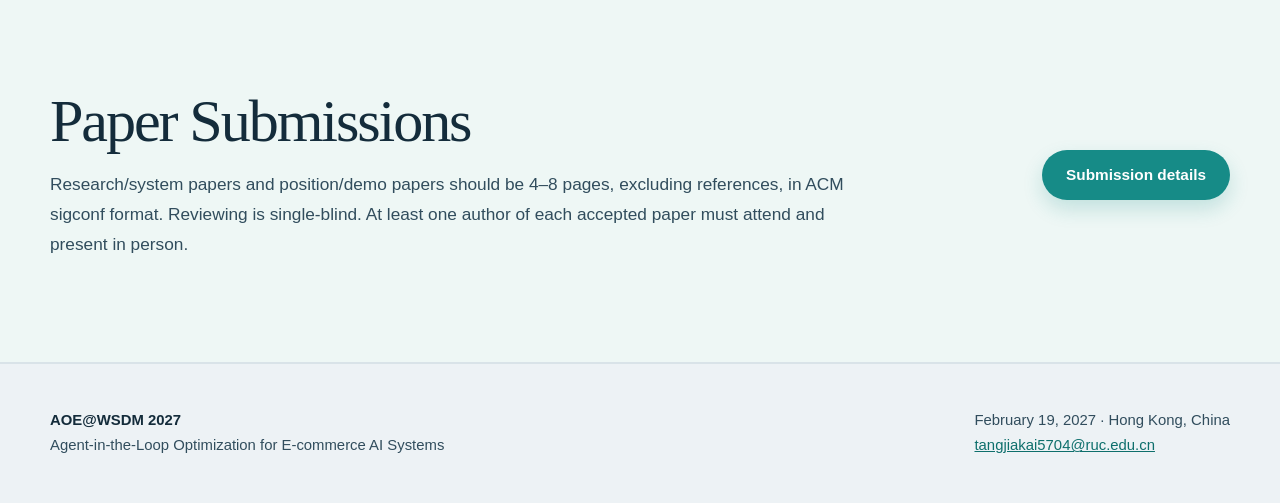
==== commit bcef1b5c: "Refactor code structure for improved readability and maintainability" ====
--- a/index.html
+++ b/index.html
@@ -5,7 +5,7 @@
   <meta name="viewport" content="width=device-width, initial-scale=1">
   <meta name="description" content="AOE@WSDM 2027 — Workshop on Agent-in-the-Loop Optimization for E-commerce AI Systems, February 19, 2027 in Hong Kong.">
   <title>AOE@WSDM 2027</title>
-  <link rel="icon" type="image/svg+xml" href="data:image/svg+xml,%3Csvg xmlns='http://www.w3.org/2000/svg' viewBox='0 0 64 64'%3E%3Crect width='64' height='64' rx='16' fill='%2307182b'/%3E%3Ccircle cx='32' cy='32' r='20' fill='none' stroke='%2342d6d0' stroke-width='4'/%3E%3Ccircle cx='32' cy='12' r='5' fill='%23f4af4f'/%3E%3Cpath d='M19 39h26' stroke='white' stroke-width='4' stroke-linecap='round'/%3E%3C/svg%3E">
+  <link rel="icon" type="image/svg+xml" href="data:image/svg+xml,%3Csvg xmlns='http://www.w3.org/2000/svg' viewBox='0 0 64 64'%3E%3Crect width='64' height='64' rx='20' fill='%23dff4eb'/%3E%3Ccircle cx='32' cy='32' r='21' fill='none' stroke='%23248675' stroke-width='3'/%3E%3Ccircle cx='32' cy='32' r='12' fill='none' stroke='%234e91bd' stroke-width='3'/%3E%3Ccircle cx='32' cy='32' r='4' fill='%23dd7d58'/%3E%3C/svg%3E">
   <link rel="stylesheet" href="assets/style.css">
 </head>
 <body>
@@ -30,78 +30,105 @@
 
   <main id="main">
     <section class="hero">
-      <div class="loop-visual" aria-hidden="true">
-        <div class="loop-ring"></div><div class="loop-ring"></div><div class="loop-core">AOE</div>
+      <div class="container">
+        <div class="hero-grid">
+          <div class="hero-copy" data-reveal>
+            <h1><span class="hero-title-main"><em>Agent-in-the-Loop</em> Optimization</span><span class="hero-title-sub">for E-commerce AI Systems</span></h1>
+            <p class="hero-summary">AOE brings together research on agents for e-commerce participants, agents for system optimization, and stateful environments for learning and evaluation.</p>
+            <div class="hero-actions">
+              <a class="button button-primary" href="cfp.html">Read the call for papers</a>
+              <a class="button button-secondary" href="program.html">Explore the program</a>
+            </div>
+          </div>
+        </div>
+        <div class="hero-meta" data-reveal>
+          <div class="meta-item"><span>Date</span><strong>February 19, 2027</strong></div>
+          <div class="meta-item"><span>Location</span><strong>Hong Kong, China</strong></div>
+          <div class="meta-item"><span>Format</span><strong>Half-day · In person</strong></div>
+        </div>
+        <div class="award-banner" data-reveal>
+          <div class="award-symbol" aria-hidden="true">★</div>
+          <div class="award-copy"><strong>Best Paper Award</strong><span>Outstanding work presented at AOE@WSDM 2027 will be recognized during the closing session.</span></div>
+          <a href="cfp.html">Call for Papers →</a>
+        </div>
+        <aside class="commerce-panel" aria-label="E-commerce AI topics" data-reveal>
+          <strong>E-commerce AI</strong>
+          <div class="commerce-grid">
+            <span><svg viewBox="0 0 24 24" aria-hidden="true"><path d="M5 8h14l-1 12H6L5 8Z"/><path d="M9 9V6a3 3 0 0 1 6 0v3"/></svg>Product search</span>
+            <span><svg viewBox="0 0 24 24" aria-hidden="true"><circle cx="10.5" cy="10.5" r="5.5"/><path d="m15 15 4 4"/></svg>Recommendation</span>
+            <span><svg viewBox="0 0 24 24" aria-hidden="true"><path d="M4 17V10M10 17V6M16 17v-4M3 20h18"/></svg>Advertising</span>
+            <span><svg viewBox="0 0 24 24" aria-hidden="true"><circle cx="6" cy="12" r="2"/><circle cx="18" cy="6" r="2"/><circle cx="18" cy="18" r="2"/><path d="m8 11 8-4M8 13l8 4"/></svg>Operations</span>
+          </div>
+        </aside>
+
       </div>
-      <div class="container hero-inner">
-        <p class="eyebrow">In-person workshop · WSDM 2027</p>
-        <h1><em>Agent-in-the-Loop</em> Optimization for E-commerce AI Systems</h1>
-        <p class="hero-summary">A focused forum for agents that support people, improve AI systems, and learn within evolving e-commerce environments.</p>
-        <div class="hero-meta">
-          <div class="meta-item"><strong>February 19, 2027</strong><span>Date</span></div>
-          <div class="meta-item"><strong>Hong Kong, China</strong><span>Location</span></div>
-          <div class="meta-item"><strong>Half-day · In person</strong><span>Format</span></div>
+    </section>
+
+    <section class="section section-white" id="about">
+      <div class="container content-section">
+        <div class="section-head" data-reveal>
+          <div><h2>About the Workshop</h2></div>
         </div>
-        <div class="hero-actions">
-          <a class="button button-primary" href="cfp.html">Read the call for papers</a>
-          <a class="button button-secondary" href="program.html">View the program</a>
+        <div class="about-copy" data-reveal>
+          <p>E-commerce AI is moving from static prediction pipelines toward closed-loop systems in which agents interpret goals, use tools, retain experience, conduct experiments, and adapt decisions over time.</p>
+          <p>AOE brings these directions into one workshop. We study agents that assist shoppers and businesses, agents that improve models and pipelines, and interactive environments that reveal how each action changes what happens next.</p>
         </div>
       </div>
     </section>
 
-    <section class="section section-white">
-      <div class="container intro-grid">
-        <div class="intro-copy" data-reveal>
-          <p>E-commerce AI is moving beyond static prediction pipelines toward closed-loop systems in which agents interpret goals, use tools, retain experience, conduct experiments, and adapt decisions over time.</p>
-          <p>AOE connects two directions that are often studied apart: agents that assist consumers, merchants, advertisers, and operators; and agents that automate research, evaluation, deployment, and system improvement.</p>
-          <p>The research agenda is organized around three coupled loops: interaction, system optimization, and agent–environment.</p>
-          <p>The workshop brings together researchers and practitioners across information retrieval, recommender systems, computational advertising, multi-agent systems, human–AI interaction, and industrial AI.</p>
-        </div>
-        <aside class="question-card" data-reveal>
-          <span>Central question</span>
-          <blockquote>How can e-commerce systems optimize through agents when every intervention changes the environment and the evidence?</blockquote>
-        </aside>
-      </div>
-    </section>
-
-    <section class="section">
+    <section class="section" id="dates">
       <div class="container">
         <div class="section-head" data-reveal>
-          <div><p class="kicker">Plan ahead</p><h2>Important dates</h2></div>
-          <p class="lead">Paper deadlines are 11:59pm Anywhere on Earth (AoE). The workshop is planned as an in-person event.</p>
+          <div><h2>Important Dates</h2></div>
+          <p class="lead">Paper deadlines are 11:59pm Anywhere on Earth (AoE).</p>
         </div>
         <div class="date-grid" data-reveal>
-          <div class="date-item"><time datetime="2026-10-25">Oct 25<br>2026</time><span>Website & CFP release</span></div>
-          <div class="date-item"><time datetime="2026-11-30">Nov 30<br>2026</time><span>Submission deadline</span></div>
+          <div class="date-item"><time datetime="2026-10-25">Oct 25<br>2026</time><span>Call for Papers release</span></div>
+          <div class="date-item is-key"><time datetime="2026-11-30">Nov 30<br>2026</time><span>Submission deadline</span></div>
           <div class="date-item"><time datetime="2026-12-18">Dec 18<br>2026</time><span>Author notification</span></div>
-          <div class="date-item"><time datetime="2027-02-19">Feb 19<br>2027</time><span>Workshop in Hong Kong</span></div>
+          <div class="date-item"><time datetime="2027-02-19">Feb 19<br>2027</time><span>Workshop</span></div>
         </div>
       </div>
     </section>
 
-    <section class="section section-white">
+    <section class="section section-white" id="topics">
       <div class="container">
         <div class="section-head" data-reveal>
-          <div><p class="kicker">At a glance</p><h2>What belongs at AOE</h2></div>
-          <p class="lead">We welcome empirical, theoretical, systems, benchmark, dataset, and position work across the full agent-in-the-loop lifecycle.</p>
+          <div><h2>Topics of Interest</h2></div>
+          <p class="lead">We welcome empirical, theoretical, systems, benchmark, dataset, and position papers.</p>
         </div>
-        <div data-reveal>
-          <article class="topic-row"><span class="topic-number">01 / PARTICIPANTS</span><div><h3>Agents working with people and businesses</h3><p>Shopping and decision agents; merchant, advertiser, campaign, creator, service, and operations agents; preference elicitation; delegation; trust and consent.</p></div></article>
-          <article class="topic-row"><span class="topic-number">02 / SYSTEMS</span><div><h3>Agents improving e-commerce AI</h3><p>Auto-research, experiment harnesses, architecture and policy optimization, debugging, reproducibility, verification, approval gates, and rollback.</p></div></article>
-          <article class="topic-row"><span class="topic-number">03 / ENVIRONMENTS</span><div><h3>Stateful environments for learning and evaluation</h3><p>Sandboxes, world models, simulations, counterfactuals, rare-event testing, multi-stakeholder value, robustness, fairness, and safe exploration.</p></div></article>
+        <div class="loop-grid" data-reveal>
+          <article class="loop-card" data-number="01"><div class="loop-icon" aria-hidden="true"><svg viewBox="0 0 24 24"><path d="M5 8h14l-1 12H6L5 8Z"/><path d="M9 9V6a3 3 0 0 1 6 0v3"/></svg></div><h3>Agents for E-commerce Participants</h3><ul><li>Shopping, search, and recommendation agents</li><li>Tools for merchants, advertisers, creators, and operators</li><li>Memory, delegation, trust, and human control</li></ul></article>
+          <article class="loop-card" data-number="02"><div class="loop-icon" aria-hidden="true"><svg viewBox="0 0 24 24"><path d="M4 12a8 8 0 0 1 13.5-5.8L20 8"/><path d="M20 4v4h-4"/><path d="M20 12a8 8 0 0 1-13.5 5.8L4 16"/><path d="M4 20v-4h4"/></svg></div><h3>Agents for System Optimization</h3><ul><li>Automated research and experiment design</li><li>Model, pipeline, campaign, and policy optimization</li><li>Evaluation, monitoring, and human oversight</li></ul></article>
+          <article class="loop-card" data-number="03"><div class="loop-icon" aria-hidden="true"><svg viewBox="0 0 24 24"><circle cx="6" cy="12" r="2"/><circle cx="18" cy="6" r="2"/><circle cx="18" cy="18" r="2"/><path d="m8 11 8-4M8 13l8 4"/></svg></div><h3>Stateful Environments and Evaluation</h3><ul><li>Sandboxes, simulators, and world models</li><li>User, merchant, and marketplace simulation</li><li>Long-horizon evaluation, robustness, and safe exploration</li></ul></article>
         </div>
+        <p class="section-link" data-reveal><a href="cfp.html">View the complete Call for Papers →</a></p>
       </div>
     </section>
 
-    <section class="section">
-      <div class="container cta" data-reveal>
-        <div><p class="kicker">AOE@WSDM 2027</p><h2>Help shape reliable self-improving e-commerce systems.</h2><p>Research/system papers: up to 8 pages. Position/demo papers: up to 4 pages. References excluded.</p></div>
+    <section class="section" id="speakers">
+      <div class="container">
+        <div class="section-head" data-reveal>
+          <div><h2>Invited Speakers</h2></div>
+          <p class="lead">Talk titles and abstracts will be published after the program is finalized.</p>
+        </div>
+        <div class="home-speakers" data-reveal>
+          <article><img src="assets/han-zhu.webp" alt="Han Zhu" width="720" height="720"><div><span class="tag">Confirmed</span><h3>Han Zhu</h3><p>Director of Recommender Systems, Alimama<br>Alibaba Group</p></div></article>
+          <article><img src="assets/chao-huang.webp" alt="Chao Huang" width="720" height="720"><div><span class="tag tentative">Tentative</span><h3>Chao Huang</h3><p>Assistant Professor<br>The University of Hong Kong</p></div></article>
+        </div>
+        <p class="section-link" data-reveal><a href="keynotes.html">Speaker biographies →</a></p>
+      </div>
+    </section>
+
+    <section class="section section-mint" id="submission">
+      <div class="container submission-summary" data-reveal>
+        <div><h2>Paper Submissions</h2><p>Research/system papers and position/demo papers should be 4–8 pages, excluding references, in ACM sigconf format. Reviewing is single-blind. At least one author of each accepted paper must attend and present in person.</p></div>
         <a class="button button-primary" href="cfp.html">Submission details</a>
       </div>
     </section>
   </main>
 
-  <footer class="site-footer"><div class="container footer-inner"><p><strong>AOE@WSDM 2027</strong><br>Agent-in-the-Loop Optimization for E-commerce AI Systems</p><p>February 19, 2027 · Hong Kong, China</p></div></footer>
+  <footer class="site-footer"><div class="container footer-inner"><p><strong>AOE@WSDM 2027</strong><br>Agent-in-the-Loop Optimization for E-commerce AI Systems</p><p>February 19, 2027 · Hong Kong, China<br><a href="mailto:tangjiakai5704@ruc.edu.cn">tangjiakai5704@ruc.edu.cn</a></p></div></footer>
   <script src="assets/site.js"></script>
 </body>
 </html>
--- a/assets/style.css
+++ b/assets/style.css
@@ -1,238 +1,305 @@
 :root {
-  --navy-950: #07182b;
-  --navy-900: #0a2037;
-  --navy-800: #11324e;
-  --cyan-400: #42d6d0;
-  --cyan-200: #baf4ef;
-  --amber-400: #f4af4f;
-  --ink: #172536;
-  --muted: #5f6f7f;
-  --paper: #f5f8fa;
-  --white: #ffffff;
-  --line: #d9e4ea;
-  --shadow: 0 24px 70px rgba(7, 24, 43, 0.14);
-  --radius: 22px;
-  --container: min(1180px, calc(100% - 40px));
+  --ink: #1f3445;
+  --ink-strong: #142c3b;
+  --text: #314d5d;
+  --muted: #607684;
+  --teal: #168b87;
+  --teal-dark: #0e6f6c;
+  --teal-soft: #e4f5f2;
+  --navy: #2d4a6b;
+  --blue-soft: #eef4f8;
+  --orange: #e76f51;
+  --orange-soft: #fff1e9;
+  --purple: #7569ad;
+  --purple-soft: #f1eff9;
+  --award: #d4971c;
+  --award-dark: #76510a;
+  --award-bg: #fff5d5;
+  --paper: #f6f8fa;
+  --white: #fff;
+  --line: #d9e3e8;
+  --line-strong: #c6d5dd;
+  --shadow: 0 14px 36px rgba(31, 52, 69, .09);
+  --radius-lg: 28px;
+  --radius: 18px;
+  --container: min(1180px, calc(100% - 48px));
 }
 
 * { box-sizing: border-box; }
 html { scroll-behavior: smooth; }
 body {
   margin: 0;
+  overflow-x: hidden;
   color: var(--ink);
-  background: var(--paper);
-  font-family: Inter, ui-sans-serif, -apple-system, BlinkMacSystemFont, "Segoe UI", sans-serif;
-  font-size: 16px;
-  line-height: 1.7;
-}
+  background: var(--white);
+  font-family: "Helvetica Neue", Arial, ui-sans-serif, sans-serif;
+  font-size: 17px;
+  line-height: 1.72;
+  text-rendering: optimizeLegibility;
+}
+::selection { color: var(--ink-strong); background: #cdece8; }
 a { color: inherit; }
 img { display: block; max-width: 100%; }
+button { font: inherit; }
 .container { width: var(--container); margin-inline: auto; }
-.skip-link { position: fixed; top: 8px; left: 8px; z-index: 100; padding: 9px 13px; transform: translateY(-150%); background: white; border-radius: 8px; }
-.skip-link:focus { transform: translateY(0); }
-
-.site-header {
-  position: absolute;
-  inset: 0 0 auto;
-  z-index: 20;
-  border-bottom: 1px solid rgba(255,255,255,.14);
-  color: white;
-}
-.header-inner { min-height: 84px; display: flex; align-items: center; justify-content: space-between; gap: 28px; }
-.brand { display: inline-flex; align-items: center; gap: 12px; text-decoration: none; font-weight: 760; letter-spacing: -.02em; }
-.brand-mark { width: 38px; height: 38px; display: grid; place-items: center; border: 1px solid rgba(255,255,255,.46); border-radius: 50%; color: var(--cyan-400); font-size: 12px; letter-spacing: .08em; }
+.skip-link { position: fixed; top: 10px; left: 10px; z-index: 100; padding: 9px 14px; transform: translateY(-180%); border-radius: 999px; color: white; background: var(--ink-strong); text-decoration: none; }
+.skip-link:focus { transform: none; }
+
+.site-header { position: sticky; top: 0; z-index: 40; border-bottom: 1px solid var(--line); background: rgba(255,255,255,.96); }
+.header-inner { min-height: 78px; display: flex; align-items: center; justify-content: space-between; gap: 28px; }
+.brand { display: inline-flex; align-items: center; gap: 12px; color: var(--ink-strong); text-decoration: none; font-weight: 800; letter-spacing: -.02em; }
+.brand-mark { width: 42px; height: 42px; display: grid; place-items: center; flex: 0 0 auto; border: 2px solid #b8d8d6; border-radius: 50%; color: var(--teal-dark); font-size: .68rem; letter-spacing: .07em; }
 .brand-copy { display: grid; line-height: 1.05; }
-.brand-copy small { margin-top: 6px; color: rgba(255,255,255,.66); font-size: .68rem; font-weight: 600; letter-spacing: .13em; text-transform: uppercase; }
-.site-nav { display: flex; align-items: center; gap: 6px; }
-.site-nav a { padding: 9px 12px; border-radius: 999px; text-decoration: none; color: rgba(255,255,255,.78); font-size: .92rem; font-weight: 650; }
-.site-nav a:hover, .site-nav a:focus-visible, .site-nav a[aria-current="page"] { background: rgba(255,255,255,.11); color: white; }
-.menu-toggle { display: none; border: 0; color: white; background: transparent; font: inherit; font-weight: 700; }
+.brand-copy small { margin-top: 5px; color: var(--muted); font-size: .69rem; font-weight: 700; letter-spacing: .12em; text-transform: uppercase; }
+.site-nav { display: flex; align-items: center; gap: 4px; }
+.site-nav a { padding: 9px 13px; border-radius: 999px; color: var(--ink); text-decoration: none; font-size: .94rem; font-weight: 700; }
+.site-nav a:hover, .site-nav a:focus-visible { color: var(--teal-dark); background: #eff7f6; }
+.site-nav a[aria-current="page"] { color: var(--teal-dark); background: #dff2ef; }
+.menu-toggle { display: none; padding: 9px 14px; border: 1px solid var(--line-strong); border-radius: 999px; color: var(--ink-strong); background: white; font-weight: 750; }
+
+h1, h2, h3 { margin-top: 0; text-wrap: balance; }
+.hero h1, .page-hero h1, .section h2, .speaker-card h2, .home-speakers h3, .award-copy strong, .award-note strong {
+  font-family: Georgia, "Times New Roman", serif;
+  font-weight: 500;
+  letter-spacing: -.035em;
+}
 
 .hero {
   position: relative;
-  min-height: 790px;
-  display: grid;
-  align-items: center;
+  min-height: 760px;
   overflow: hidden;
-  color: white;
+  border-bottom: 1px solid var(--line);
   background:
-    linear-gradient(90deg, rgba(4,18,34,.96) 0%, rgba(5,24,43,.88) 38%, rgba(5,24,43,.54) 70%, rgba(5,24,43,.16) 100%),
-    url('aoe-hero.jpg') center / cover no-repeat,
-    var(--navy-950);
-}
-.hero::before {
-  content: "";
-  position: absolute;
-  inset: 0;
-  background-image: linear-gradient(rgba(255,255,255,.045) 1px, transparent 1px), linear-gradient(90deg, rgba(255,255,255,.045) 1px, transparent 1px);
-  background-size: 64px 64px;
-  mask-image: linear-gradient(to right, transparent 2%, black 50%, black 100%);
-}
-.hero-inner { position: relative; z-index: 2; width: min(100% - 72px, 1480px); padding-top: 140px; padding-bottom: 96px; }
-.eyebrow { display: inline-flex; align-items: center; gap: 10px; margin: 0 0 24px; color: var(--cyan-200); font-size: .78rem; font-weight: 760; letter-spacing: .16em; text-transform: uppercase; }
-.eyebrow::before { content: ""; width: 34px; height: 1px; background: currentColor; }
-.hero h1 { max-width: 1380px; margin: 0; font-family: Georgia, "Times New Roman", serif; font-size: clamp(3.2rem, 5.6vw, 6rem); line-height: .96; letter-spacing: -.045em; font-weight: 500; text-wrap: balance; text-shadow: 0 3px 24px rgba(0,0,0,.28); }
-.hero h1 em { color: var(--cyan-400); font-style: normal; }
-.hero-summary { max-width: 760px; margin: 28px 0 0; color: rgba(255,255,255,.78); font-size: clamp(1.05rem, 1.6vw, 1.28rem); line-height: 1.6; }
-.hero-meta { display: flex; flex-wrap: wrap; gap: 24px 34px; margin-top: 38px; }
-.meta-item { display: grid; gap: 2px; }
-.meta-item strong { color: white; font-size: 1.05rem; }
-.meta-item span { color: rgba(255,255,255,.55); font-size: .77rem; text-transform: uppercase; letter-spacing: .12em; }
-.hero-actions { display: flex; flex-wrap: wrap; gap: 12px; margin-top: 40px; }
-.button { display: inline-flex; align-items: center; justify-content: center; min-height: 49px; padding: 0 22px; border-radius: 999px; text-decoration: none; font-weight: 760; transition: transform .2s ease, background .2s ease; }
+    linear-gradient(90deg, #fff 0%, #fff 43%, rgba(255,255,255,.95) 52%, rgba(255,255,255,.35) 72%, rgba(255,255,255,.08) 100%),
+    url("hong-kong-harbour.webp") 82% center / cover no-repeat;
+}
+.hero::after { content: ""; position: absolute; inset: auto 0 0; height: 90px; background: linear-gradient(to bottom, transparent, rgba(255,255,255,.8)); pointer-events: none; }
+.hero > .container { position: relative; z-index: 2; padding-top: 88px; padding-bottom: 82px; }
+.hero-copy { max-width: 990px; }
+.hero h1 { max-width: 1100px; margin-bottom: 26px; color: var(--ink-strong); font-size: clamp(3.8rem, 5.2vw, 4.85rem); line-height: .98; }
+.hero h1 em { color: var(--teal); font-style: normal; }
+.hero-title-main, .hero-title-sub { display: block; }
+.hero-title-main { white-space: nowrap; }
+.hero-summary { max-width: 760px; margin: 0; color: var(--text); font-size: 1.18rem; line-height: 1.68; }
+.hero-actions { display: flex; flex-wrap: wrap; gap: 12px; margin-top: 30px; }
+.button { display: inline-flex; align-items: center; justify-content: center; min-height: 50px; padding: 0 23px; border: 1px solid transparent; border-radius: 999px; text-decoration: none; font-size: .96rem; font-weight: 780; transition: transform .18s ease, box-shadow .18s ease, background .18s ease; }
 .button:hover { transform: translateY(-2px); }
-.button-primary { background: var(--amber-400); color: var(--navy-950); }
-.button-secondary { border: 1px solid rgba(255,255,255,.38); color: white; background: rgba(255,255,255,.06); }
-.loop-visual { display: none; }
-.loop-ring { position: absolute; inset: 15%; border: 1px solid rgba(186,244,239,.34); border-radius: 50%; animation: orbit 24s linear infinite; }
-.loop-ring:nth-child(2) { inset: 27%; border-color: rgba(244,175,79,.38); animation-direction: reverse; animation-duration: 17s; }
-.loop-ring::before, .loop-ring::after { content: ""; position: absolute; width: 13px; height: 13px; border-radius: 50%; background: var(--cyan-400); box-shadow: 0 0 28px currentColor; }
-.loop-ring::before { top: 8%; left: 22%; }
-.loop-ring::after { right: 8%; bottom: 28%; background: var(--amber-400); }
-.loop-core { position: absolute; inset: 39%; display: grid; place-items: center; border-radius: 50%; border: 1px solid rgba(255,255,255,.28); background: rgba(255,255,255,.07); backdrop-filter: blur(8px); font-weight: 800; letter-spacing: .15em; }
-@keyframes orbit { to { transform: rotate(360deg); } }
-
-.section { padding: 92px 0; }
+.button-primary { color: white; background: var(--teal); box-shadow: 0 9px 20px rgba(22,139,135,.20); }
+.button-primary:hover { background: var(--teal-dark); }
+.button-secondary { border-color: var(--line-strong); color: var(--ink-strong); background: white; }
+.button-secondary:hover { box-shadow: var(--shadow); }
+.button-muted { width: 100%; margin-top: 22px; color: var(--muted); background: var(--paper); cursor: default; }
+.hero-meta { display: grid; grid-template-columns: repeat(3, 1fr); max-width: 760px; margin-top: 38px; overflow: hidden; border: 1px solid var(--line-strong); border-radius: var(--radius); background: white; box-shadow: var(--shadow); }
+.meta-item { min-height: 100px; padding: 22px 24px; border-right: 1px solid var(--line); }
+.meta-item:last-child { border-right: 0; }
+.meta-item span { display: block; margin-bottom: 5px; color: var(--muted); font-size: .72rem; font-weight: 800; letter-spacing: .12em; text-transform: uppercase; }
+.meta-item strong { color: var(--ink-strong); font-size: 1.07rem; }
+.award-banner { display: grid; grid-template-columns: auto minmax(0, 1fr) auto; align-items: center; gap: 18px; max-width: 760px; margin-top: 16px; padding: 18px 22px; border: 1px solid #e5c35c; border-radius: var(--radius); color: var(--award-dark); background: var(--award-bg); box-shadow: 0 10px 26px rgba(142,102,22,.11); }
+.award-symbol { width: 46px; height: 46px; display: grid; place-items: center; border-radius: 50%; color: white; background: var(--award); font-size: 1.3rem; }
+.award-copy { display: grid; gap: 1px; }
+.award-copy strong { font-size: 1.42rem; font-weight: 600; letter-spacing: -.015em; }
+.award-copy span { color: #6f5927; font-size: .92rem; line-height: 1.48; }
+.award-banner > a { color: var(--award-dark); font-size: .9rem; font-weight: 800; text-decoration: none; white-space: nowrap; }
+.award-banner > a:hover { text-decoration: underline; text-underline-offset: 4px; }
+.commerce-panel { position: absolute; right: 0; bottom: 70px; width: 340px; padding: 25px; border: 1px solid rgba(198,213,221,.95); border-radius: 22px; background: rgba(255,255,255,.94); box-shadow: 0 18px 45px rgba(20,44,59,.16); }
+.commerce-panel > strong { display: block; margin-bottom: 17px; color: var(--navy); font-size: 1rem; letter-spacing: .03em; }
+.commerce-grid { display: grid; grid-template-columns: 1fr 1fr; gap: 12px; }
+.commerce-grid span { display: grid; grid-template-columns: 30px 1fr; align-items: center; gap: 9px; color: var(--ink); font-size: .82rem; font-weight: 700; line-height: 1.25; }
+.commerce-grid svg { width: 30px; height: 30px; padding: 6px; border-radius: 9px; fill: none; stroke: currentColor; stroke-width: 1.8; stroke-linecap: round; stroke-linejoin: round; color: var(--teal-dark); background: var(--teal-soft); }
+.commerce-grid span:nth-child(2) svg { color: var(--navy); background: var(--blue-soft); }
+.commerce-grid span:nth-child(3) svg { color: #b85b42; background: var(--orange-soft); }
+.commerce-grid span:nth-child(4) svg { color: var(--purple); background: var(--purple-soft); }
+
+.section { padding: clamp(82px, 8vw, 112px) 0; }
 .section-white { background: white; }
-.section-dark { background: var(--navy-950); color: white; }
-.section-head { display: grid; grid-template-columns: 1fr 1.15fr; gap: 48px; align-items: end; margin-bottom: 46px; }
-.kicker { margin: 0 0 12px; color: #208d8a; font-size: .78rem; font-weight: 800; letter-spacing: .15em; text-transform: uppercase; }
-.section h2 { margin: 0; color: var(--navy-900); font-family: Georgia, "Times New Roman", serif; font-size: clamp(2.2rem, 4vw, 4rem); line-height: 1.04; letter-spacing: -.035em; font-weight: 500; }
-.section-dark h2 { color: white; }
-.lead { margin: 0; color: var(--muted); font-size: 1.13rem; }
-.section-dark .lead { color: rgba(255,255,255,.65); }
-.intro-grid { display: grid; grid-template-columns: 1.18fr .82fr; gap: 30px; align-items: stretch; }
-.intro-copy { padding: clamp(30px, 5vw, 60px); border: 1px solid var(--line); border-radius: var(--radius); background: white; box-shadow: var(--shadow); }
-.intro-copy p:first-child { margin-top: 0; font-size: 1.2rem; color: var(--navy-800); }
-.question-card { display: grid; align-content: end; min-height: 360px; padding: 40px; border-radius: var(--radius); color: white; background: linear-gradient(145deg, #0e3e58, #071a2e); box-shadow: var(--shadow); }
-.question-card span { color: var(--cyan-400); font-size: .75rem; font-weight: 800; letter-spacing: .15em; text-transform: uppercase; }
-.question-card blockquote { margin: 20px 0 0; font-family: Georgia, serif; font-size: clamp(1.6rem, 2.7vw, 2.35rem); line-height: 1.22; }
-.loop-grid { display: grid; grid-template-columns: repeat(3, 1fr); gap: 18px; }
-.loop-card { position: relative; min-height: 315px; padding: 30px; overflow: hidden; border: 1px solid rgba(255,255,255,.11); border-radius: var(--radius); background: rgba(255,255,255,.055); }
-.loop-card::after { content: attr(data-index); position: absolute; right: 19px; bottom: -27px; color: rgba(255,255,255,.045); font-family: Georgia, serif; font-size: 8rem; line-height: 1; }
-.loop-icon { width: 48px; height: 48px; display: grid; place-items: center; border-radius: 50%; color: var(--navy-950); background: var(--cyan-400); font-weight: 900; }
-.loop-card:nth-child(2) .loop-icon { background: var(--amber-400); }
-.loop-card:nth-child(3) .loop-icon { background: white; }
-.loop-card h3 { margin: 28px 0 12px; font-size: 1.35rem; }
-.loop-card p { margin: 0; color: rgba(255,255,255,.63); }
-.date-grid { display: grid; grid-template-columns: repeat(4, 1fr); border: 1px solid var(--line); border-radius: var(--radius); overflow: hidden; background: white; box-shadow: var(--shadow); }
-.date-item { min-height: 190px; padding: 28px; border-right: 1px solid var(--line); }
-.date-item:last-child { border-right: 0; background: #eafaf8; }
-.date-item time { display: block; margin-bottom: 18px; color: var(--navy-900); font-family: Georgia, serif; font-size: 1.55rem; line-height: 1.15; }
-.date-item span { color: var(--muted); font-size: .8rem; font-weight: 760; letter-spacing: .08em; text-transform: uppercase; }
-.topic-row { display: grid; grid-template-columns: 230px minmax(0, 1fr); gap: 36px; padding: 28px 0; border-top: 1px solid var(--line); }
-.topic-row:last-child { border-bottom: 1px solid var(--line); }
-.topic-number { max-width: 210px; color: #238f8b; font-size: .78rem; font-weight: 800; line-height: 1.6; letter-spacing: .15em; }
-.topic-row > div { min-width: 0; }
-.topic-row h3 { margin: 0 0 8px; color: var(--navy-900); font-size: 1.4rem; }
-.topic-row p { margin: 0; color: var(--muted); }
-.cta { padding: 46px; display: flex; align-items: center; justify-content: space-between; gap: 28px; border-radius: var(--radius); color: white; background: linear-gradient(120deg, #0b2a44, #145370); }
-.cta h2 { color: white; font-size: clamp(2rem, 3vw, 3.2rem); }
-.cta p { margin: 12px 0 0; color: rgba(255,255,255,.66); }
-.site-footer { padding: 40px 0; color: rgba(255,255,255,.62); background: #05111f; }
-.footer-inner { display: flex; align-items: center; justify-content: space-between; gap: 24px; }
-.footer-inner strong { color: white; }
+.section-mint { border-block: 1px solid var(--line); background: #eef7f5; }
+.section-head { display: grid; grid-template-columns: minmax(0, 1fr) minmax(300px, .62fr); align-items: end; gap: 70px; margin-bottom: 42px; }
+.section h2 { margin-bottom: 0; color: var(--ink-strong); font-size: clamp(3.1rem, 4.7vw, 4.55rem); line-height: 1; }
+.lead { margin: 0; color: var(--text); font-size: 1.08rem; line-height: 1.68; }
+.content-section .section-head { display: block; margin-bottom: 30px; }
+.about-copy { max-width: 1000px; color: var(--text); font-size: 1.18rem; line-height: 1.85; }
+.about-copy p { margin: 0; }
+.about-copy p:first-child { color: var(--ink); font-size: 1.28rem; }
+.about-copy p + p { margin-top: 20px; }
+
+.date-grid { display: grid; grid-template-columns: repeat(4, 1fr); gap: 16px; }
+.date-item { min-height: 190px; padding: 28px; border: 1px solid var(--line); border-radius: var(--radius); background: white; }
+.date-item.is-key { border: 2px solid #9cd2cb; background: #edf8f6; }
+.date-item time { display: block; color: var(--navy); font-family: Georgia, serif; font-size: 1.8rem; font-weight: 600; line-height: 1.05; }
+.date-item span { display: block; margin-top: 30px; color: var(--ink); font-size: 1rem; font-weight: 750; line-height: 1.45; }
+
+.loop-grid { display: grid; grid-template-columns: repeat(3, 1fr); gap: 22px; }
+.loop-card { position: relative; min-height: 360px; overflow: hidden; padding: 34px; border: 1px solid var(--line); border-radius: var(--radius-lg); background: white; }
+.loop-card:nth-child(1) { border-top: 6px solid var(--teal); }
+.loop-card:nth-child(2) { border-top: 6px solid var(--purple); }
+.loop-card:nth-child(3) { border-top: 6px solid var(--orange); }
+.loop-card::after { content: attr(data-number); position: absolute; right: 14px; bottom: -27px; color: rgba(31,52,69,.055); font-family: Georgia, serif; font-size: 8rem; line-height: 1; }
+.loop-icon { width: 44px; height: 44px; display: grid; place-items: center; border-radius: 13px; color: white; background: var(--teal); font-size: .77rem; font-weight: 850; }
+.loop-card:nth-child(2) .loop-icon { background: var(--purple); }
+.loop-card:nth-child(3) .loop-icon { background: var(--orange); }
+.loop-card h3 { position: relative; z-index: 1; margin: 26px 0 0; color: var(--ink-strong); font-size: 1.46rem; line-height: 1.28; }
+.loop-card ul { position: relative; z-index: 1; margin: 22px 0 0; padding: 0; list-style: none; }
+.loop-card li { position: relative; margin-top: 13px; padding-left: 20px; color: var(--text); font-size: 1rem; line-height: 1.55; }
+.loop-card li::before { content: ""; position: absolute; left: 0; top: .7em; width: 6px; height: 6px; border-radius: 50%; background: var(--teal); }
+.loop-card:nth-child(2) li::before { background: var(--purple); }
+.loop-card:nth-child(3) li::before { background: var(--orange); }
+.section-link { margin: 28px 0 0; }
+.section-link a { color: var(--teal-dark); font-weight: 800; text-decoration: none; }
+.section-link a:hover { text-decoration: underline; text-underline-offset: 4px; }
+
+.home-speakers { display: grid; grid-template-columns: repeat(2, minmax(0, 1fr)); gap: 24px; }
+.home-speakers article { display: grid; grid-template-columns: 180px minmax(0, 1fr); align-items: center; gap: 30px; min-height: 238px; padding: 28px; border: 1px solid var(--line); border-radius: var(--radius-lg); background: white; box-shadow: var(--shadow); }
+.home-speakers img { width: 180px; height: 180px; object-fit: cover; border-radius: 20px; }
+.home-speakers h3 { margin: 16px 0 7px; color: var(--ink-strong); font-size: 2.55rem; }
+.home-speakers p { margin: 0; color: var(--text); font-size: 1rem; line-height: 1.6; }
+.tag { display: inline-flex; padding: 6px 11px; border-radius: 999px; color: var(--teal-dark); background: #dff2ef; font-size: .76rem; font-weight: 850; letter-spacing: .07em; text-transform: uppercase; }
+.tag.tentative { color: #775415; background: #ffedbd; }
+
+.submission-summary { display: grid; grid-template-columns: minmax(0, 1fr) auto; align-items: center; gap: 64px; }
+.submission-summary h2 { margin-bottom: 18px; }
+.submission-summary p { max-width: 820px; margin: 0; color: var(--text); font-size: 1.08rem; line-height: 1.75; }
+
+.page-hero { padding: clamp(72px, 8vw, 104px) 0; border-bottom: 1px solid var(--line); background: var(--blue-soft); }
+.page-hero-inner { max-width: 900px; }
+.page-hero h1 { margin: 0; color: var(--ink-strong); font-size: clamp(3.5rem, 6vw, 5.7rem); line-height: .98; }
+.page-hero p { max-width: 780px; margin: 22px 0 0; color: var(--text); font-size: 1.18rem; line-height: 1.72; }
+.page-grid { display: grid; grid-template-columns: minmax(0, 1fr) 320px; align-items: start; gap: clamp(52px, 7vw, 88px); }
+.prose { max-width: 830px; }
+.prose h2 { margin: 66px 0 18px; color: var(--ink-strong); font-size: clamp(2.2rem, 3.3vw, 3rem); line-height: 1.08; }
+.prose h2:first-child { margin-top: 0; }
+.prose h3 { margin: 40px 0 12px; color: var(--navy); font-size: 1.28rem; line-height: 1.4; }
+.prose p, .prose li { color: var(--text); font-size: 1.02rem; line-height: 1.77; }
+.prose ul { margin: 14px 0 28px; padding: 20px 26px 20px 46px; border: 1px solid var(--line); border-radius: var(--radius); background: #fafcfd; }
+.prose li { margin: 9px 0; padding-left: 6px; }
+.prose li::marker { color: var(--teal); }
+.format-grid { display: grid; grid-template-columns: repeat(2, 1fr); gap: 16px; margin: 26px 0; }
+.format-card { padding: 27px; border: 1px solid var(--line); border-radius: var(--radius); background: white; }
+.format-card span { display: inline-flex; padding: 5px 10px; border-radius: 999px; color: var(--teal-dark); background: var(--teal-soft); font-size: .76rem; font-weight: 850; letter-spacing: .07em; text-transform: uppercase; }
+.format-card h3 { margin: 16px 0 8px; color: var(--ink-strong); }
+.format-card p { margin: 0; font-size: .98rem; }
+.notice { margin: 28px 0; padding: 21px 24px; border-left: 5px solid var(--teal); color: var(--text); background: #eef7f6; }
+.award-note { display: grid; grid-template-columns: auto 1fr; gap: 17px; margin: 30px 0; padding: 23px 25px; border: 1px solid #e5c35c; border-radius: var(--radius); background: var(--award-bg); }
+.award-note > span { width: 40px; height: 40px; display: grid; place-items: center; border-radius: 50%; color: white; background: var(--award); }
+.award-note strong { color: var(--award-dark); font-size: 1.4rem; font-weight: 600; }
+.award-note p { margin: 5px 0 0; color: #69582f; }
+.side-card { position: sticky; top: 104px; padding: 28px; border: 1px solid var(--line); border-radius: var(--radius); background: white; box-shadow: var(--shadow); }
+.side-card h2 { margin: 0 0 20px; font-family: inherit; font-size: 1.38rem; font-weight: 800; letter-spacing: -.02em; }
+.side-card dl { margin: 0; }
+.side-card dt { margin-top: 17px; color: var(--muted); font-size: .75rem; font-weight: 850; letter-spacing: .1em; text-transform: uppercase; }
+.side-card dd { margin: 3px 0 0; color: var(--ink-strong); font-weight: 750; line-height: 1.5; }
+
+.schedule-wrap { overflow: hidden; border: 1px solid var(--line); border-radius: var(--radius-lg); background: white; box-shadow: var(--shadow); }
+.schedule { width: 100%; border-collapse: collapse; }
+.schedule th, .schedule td { padding: 22px 27px; border-bottom: 1px solid var(--line); text-align: left; }
+.schedule tr:last-child td { border-bottom: 0; }
+.schedule th { color: var(--navy); background: #eef3f6; font-size: .78rem; letter-spacing: .12em; text-transform: uppercase; }
+.schedule td { color: var(--ink); font-size: 1.02rem; }
+.schedule td:first-child { width: 175px; color: var(--teal-dark); font-weight: 850; white-space: nowrap; }
+.schedule td strong { color: var(--ink-strong); }
+
+.speaker-stack { display: grid; gap: 22px; }
+.speaker-card { display: grid; grid-template-columns: 230px minmax(0, 1fr); align-items: center; gap: 42px; padding: 38px; border: 1px solid var(--line); border-radius: var(--radius-lg); background: white; box-shadow: var(--shadow); }
+.speaker-photo { width: 230px; height: 230px; overflow: hidden; border-radius: 24px; background: var(--paper); }
+.speaker-photo img { width: 100%; height: 100%; object-fit: cover; }
+.speaker-card h2 { margin: 15px 0 4px; color: var(--ink-strong); font-size: clamp(2.8rem, 4vw, 4rem); }
+.speaker-role { margin: 0 0 13px; color: var(--teal-dark); font-size: .96rem; font-weight: 780; }
+.speaker-card p:last-child { margin: 0; color: var(--text); font-size: 1rem; line-height: 1.72; }
+
+.person-grid { display: grid; grid-template-columns: repeat(2, minmax(0, 1fr)); gap: 24px; }
+.person-card { position: relative; display: grid; grid-template-columns: 108px minmax(0, 1fr); grid-template-rows: auto auto 1fr; column-gap: 24px; align-items: start; min-height: 225px; padding: 29px; border: 1px solid var(--line); border-radius: var(--radius); background: white; }
+.person-avatar { grid-column: 1; grid-row: 1 / span 3; width: 108px; height: 108px; overflow: hidden; border-radius: 22px; background: var(--paper); }
+.person-avatar img { width: 100%; height: 100%; object-fit: cover; }
+.person-card h3, .person-role, .person-card p:last-child { grid-column: 2; }
+.person-card h3 { align-self: end; margin: 7px 0 4px; color: var(--ink-strong); font-size: 1.3rem; }
+.person-role { min-height: 0; margin: 0 0 12px; color: var(--teal-dark); font-size: .88rem; font-weight: 780; line-height: 1.45; }
+.person-card p:last-child { margin: 0; color: var(--text); font-size: .97rem; line-height: 1.68; }
+.person-badge { position: absolute; right: 18px; top: 18px; padding: 5px 9px; border-radius: 999px; color: var(--teal-dark); background: var(--teal-soft); font-size: .68rem; font-weight: 850; letter-spacing: .07em; text-transform: uppercase; }
+
+.empty-state { padding: clamp(48px, 8vw, 88px); border: 1px dashed #aebfc9; border-radius: var(--radius-lg); text-align: center; background: white; }
+.empty-state h2 { max-width: 700px; margin: 0 auto 14px; color: var(--ink-strong); font-size: clamp(2.3rem, 4.2vw, 3.7rem); line-height: 1.08; }
+.empty-state p { max-width: 680px; margin: 0 auto; color: var(--text); font-size: 1.05rem; }
+.site-footer { padding: 44px 0; border-top: 1px solid var(--line); background: #edf2f5; }
+.footer-inner { display: flex; justify-content: space-between; gap: 40px; color: var(--text); font-size: .93rem; }
 .footer-inner p { margin: 0; }
-
-.page-hero {
-  min-height: 460px;
-  display: grid;
-  align-items: end;
-  color: white;
-  background:
-    linear-gradient(90deg, rgba(4,18,34,.97), rgba(5,24,43,.76) 48%, rgba(5,24,43,.36)),
-    url('aoe-hero.jpg') center 48% / cover no-repeat,
-    var(--navy-950);
-}
-.page-hero-inner { padding-top: 170px; padding-bottom: 70px; }
-.page-hero h1 { max-width: 880px; margin: 0; font-family: Georgia, "Times New Roman", serif; font-size: clamp(3rem, 6vw, 5.6rem); line-height: .98; letter-spacing: -.04em; font-weight: 500; }
-.page-hero p:last-child { max-width: 720px; margin: 22px 0 0; color: rgba(255,255,255,.72); font-size: 1.12rem; }
-.page-grid { display: grid; grid-template-columns: minmax(0, 1fr) 290px; gap: 60px; align-items: start; }
-.prose { max-width: 820px; }
-.prose h2 { margin-top: 2.2em; font-size: clamp(2rem, 3.5vw, 3rem); }
-.prose h2:first-child { margin-top: 0; }
-.prose h3 { margin: 2em 0 .6em; color: var(--navy-900); font-size: 1.35rem; }
-.prose p, .prose li { color: #425466; }
-.prose strong { color: var(--navy-900); }
-.prose ul, .prose ol { padding-left: 1.25em; }
-.prose li + li { margin-top: .5em; }
-.side-card { position: sticky; top: 28px; padding: 26px; border: 1px solid var(--line); border-radius: 18px; background: white; box-shadow: 0 18px 45px rgba(7,24,43,.09); }
-.side-card h2 { margin: 0 0 18px; font-family: inherit; font-size: 1.1rem; font-weight: 800; letter-spacing: -.01em; }
-.side-card dl { margin: 0; }
-.side-card dt { margin-top: 16px; color: #268c89; font-size: .72rem; font-weight: 800; letter-spacing: .12em; text-transform: uppercase; }
-.side-card dd { margin: 3px 0 0; color: var(--navy-900); font-weight: 680; line-height: 1.45; }
-.format-grid { display: grid; grid-template-columns: repeat(2, 1fr); gap: 18px; margin: 26px 0; }
-.format-card { padding: 24px; border: 1px solid var(--line); border-radius: 16px; background: white; }
-.format-card span { color: #238f8b; font-size: .75rem; font-weight: 800; letter-spacing: .1em; text-transform: uppercase; }
-.format-card h3 { margin: 8px 0 6px; }
-.format-card p { margin: 0; }
-.notice { margin: 30px 0; padding: 22px 24px; border-left: 4px solid var(--amber-400); border-radius: 0 14px 14px 0; background: #fff4e5; color: #5b4324; }
-.schedule { width: 100%; border-collapse: separate; border-spacing: 0; overflow: hidden; border: 1px solid var(--line); border-radius: 18px; background: white; }
-.schedule th, .schedule td { padding: 19px 22px; border-bottom: 1px solid var(--line); text-align: left; vertical-align: top; }
-.schedule tr:last-child td { border-bottom: 0; }
-.schedule th { color: white; background: var(--navy-900); font-size: .78rem; letter-spacing: .09em; text-transform: uppercase; }
-.schedule td:first-child { width: 150px; color: #187e7b; font-weight: 800; white-space: nowrap; }
-.schedule td strong { color: var(--navy-900); }
-.status-banner { display: flex; align-items: center; gap: 18px; padding: 24px; border: 1px solid #bde8e4; border-radius: 18px; background: #eafaf8; }
-.status-dot { width: 12px; height: 12px; flex: 0 0 auto; border-radius: 50%; background: #1c9b92; box-shadow: 0 0 0 8px rgba(28,155,146,.12); }
-.person-grid { display: grid; grid-template-columns: repeat(3, 1fr); gap: 20px; }
-.person-card { padding: 26px; border: 1px solid var(--line); border-radius: 18px; background: white; transition: transform .2s ease, box-shadow .2s ease; }
-.person-card:hover { transform: translateY(-4px); box-shadow: 0 18px 40px rgba(7,24,43,.11); }
-.person-avatar { width: 84px; height: 84px; display: grid; place-items: center; overflow: hidden; margin-bottom: 20px; border-radius: 50%; color: white; background: linear-gradient(135deg, #0d3e5b, #24a7a1); font-family: Georgia, serif; font-size: 1.5rem; }
-.person-avatar img { width: 100%; height: 100%; object-fit: cover; }
-.person-card h3 { margin: 0 0 4px; color: var(--navy-900); font-size: 1.2rem; }
-.person-role { min-height: 48px; margin: 0 0 18px; color: #258a86; font-size: .84rem; font-weight: 760; line-height: 1.45; }
-.person-card p:last-child { margin-bottom: 0; color: var(--muted); font-size: .93rem; }
-.speaker-card { display: grid; grid-template-columns: 180px 1fr; gap: 34px; padding: 34px; border: 1px solid var(--line); border-radius: var(--radius); background: white; }
-.speaker-mark { width: 180px; aspect-ratio: 1; display: grid; place-items: center; border-radius: 50%; color: white; background: radial-gradient(circle at 35% 28%, #46d9d3, #0d3d59 62%, #07182b); font-family: Georgia, serif; font-size: 2.8rem; }
-.speaker-card h2 { margin: 0 0 8px; font-size: 2.3rem; }
-.speaker-card + .speaker-card { margin-top: 20px; }
-.tag { display: inline-flex; padding: 5px 11px; border-radius: 999px; color: #176f6c; background: #e3f7f5; font-size: .72rem; font-weight: 800; letter-spacing: .08em; text-transform: uppercase; }
-.empty-state { padding: clamp(36px, 7vw, 78px); border: 1px dashed #a8bbc5; border-radius: var(--radius); text-align: center; background: white; }
-.empty-state h2 { margin: 16px auto 12px; max-width: 620px; }
-.empty-state p { max-width: 620px; margin: 0 auto; color: var(--muted); }
-
-[data-reveal] { opacity: 0; transform: translateY(20px); transition: opacity .7s ease, transform .7s ease; }
+.footer-inner strong { color: var(--ink-strong); }
+.footer-inner a { color: var(--teal-dark); }
+
+[data-reveal] { opacity: 0; transform: translateY(14px); transition: opacity .55s ease, transform .55s ease; }
 [data-reveal].is-visible { opacity: 1; transform: none; }
-@media (prefers-reduced-motion: reduce) { *, *::before, *::after { scroll-behavior: auto !important; animation: none !important; transition: none !important; } [data-reveal] { opacity: 1; transform: none; } }
-
-@media (max-width: 900px) {
-  .menu-toggle { display: block; padding: 10px; }
-  .site-nav { display: none; position: absolute; top: 76px; left: 20px; right: 20px; padding: 16px; flex-direction: column; align-items: stretch; border: 1px solid rgba(255,255,255,.14); border-radius: 16px; background: rgba(7,24,43,.97); box-shadow: var(--shadow); }
+@media (prefers-reduced-motion: reduce) {
+  *, *::before, *::after { scroll-behavior: auto !important; animation: none !important; transition: none !important; }
+  [data-reveal] { opacity: 1; transform: none; }
+}
+
+@media (max-width: 1080px) {
+  .hero-title-main { white-space: normal; }
+  .commerce-panel { display: none; }
+  .person-grid { grid-template-columns: 1fr; }
+}
+
+@media (max-width: 920px) {
+  :root { --container: min(100% - 36px, 1180px); }
+  .menu-toggle { display: block; }
+  .site-nav { display: none; position: absolute; top: 70px; left: 18px; right: 18px; padding: 14px; flex-direction: column; align-items: stretch; border: 1px solid var(--line); border-radius: var(--radius); background: white; box-shadow: var(--shadow); }
   .site-nav.is-open { display: flex; }
-  .site-nav a { padding: 11px 14px; }
-  .hero { min-height: 720px; }
-  .hero-inner { width: var(--container); }
-  .loop-visual { right: -280px; opacity: .35; }
-  .section-head, .intro-grid { grid-template-columns: 1fr; }
+  .site-nav a { padding: 11px 13px; }
+  .hero { min-height: 0; background: linear-gradient(180deg, rgba(255,255,255,.96) 0%, rgba(255,255,255,.78) 56%, rgba(255,255,255,.18) 100%), url("hong-kong-harbour.webp") center bottom / cover no-repeat; }
+  .hero > .container { padding-top: 70px; padding-bottom: 310px; }
+  .hero-copy { max-width: 850px; }
+  .hero h1 { font-size: clamp(3.4rem, 8vw, 4.5rem); }
+  .section-head { grid-template-columns: 1fr; gap: 20px; }
+  .date-grid { grid-template-columns: repeat(2, 1fr); }
   .loop-grid { grid-template-columns: 1fr; }
-  .loop-card { min-height: auto; }
-  .date-grid { grid-template-columns: repeat(2, 1fr); }
-  .date-item:nth-child(2) { border-right: 0; }
-  .date-item:nth-child(-n+2) { border-bottom: 1px solid var(--line); }
-  .topic-row { grid-template-columns: 1fr; gap: 8px; }
+  .loop-card { min-height: 0; }
+  .home-speakers { grid-template-columns: 1fr; }
   .page-grid { grid-template-columns: 1fr; }
   .side-card { position: static; }
-  .person-grid { grid-template-columns: repeat(2, 1fr); }
-}
-@media (max-width: 600px) {
+  .speaker-card { grid-template-columns: 190px minmax(0, 1fr); }
+  .speaker-photo { width: 190px; height: 190px; }
+  .submission-summary { grid-template-columns: 1fr; gap: 28px; }
+  .submission-summary .button { justify-self: start; }
+}
+
+@media (max-width: 620px) {
   :root { --container: min(100% - 28px, 1180px); }
-  .header-inner { min-height: 72px; }
+  body { font-size: 16px; }
+  .header-inner { min-height: 70px; }
   .brand-copy small { display: none; }
-  .hero { min-height: 760px; }
-  .hero-inner { padding-top: 122px; padding-bottom: 74px; }
-  .hero h1 { font-size: clamp(2.75rem, 15vw, 4.4rem); }
-  .section { padding: 68px 0; }
-  .section-head { gap: 22px; }
-  .date-grid { grid-template-columns: 1fr; }
-  .date-item { border-right: 0; border-bottom: 1px solid var(--line); }
-  .date-item:last-child { border-bottom: 0; }
-  .topic-row { grid-template-columns: 1fr; gap: 8px; }
-  .cta, .footer-inner { align-items: flex-start; flex-direction: column; }
-  .page-hero { min-height: 420px; }
-  .page-hero-inner { padding-top: 140px; padding-bottom: 54px; }
-  .format-grid, .person-grid { grid-template-columns: 1fr; }
-  .schedule { display: block; overflow-x: auto; }
-  .speaker-card { grid-template-columns: 1fr; }
-  .speaker-mark { width: 120px; }
-}
+  .brand-mark { width: 38px; height: 38px; }
+  .hero > .container { padding-top: 58px; padding-bottom: 220px; }
+  .hero h1 { font-size: clamp(2.72rem, 12vw, 3.35rem); }
+  .hero-summary { font-size: 1.04rem; }
+  .hero-actions { flex-direction: column; }
+  .hero-actions .button { width: 100%; }
+  .hero-meta { grid-template-columns: 1fr; }
+  .meta-item { min-height: 78px; padding: 16px 20px; border-right: 0; border-bottom: 1px solid var(--line); }
+  .meta-item:last-child { border-bottom: 0; }
+  .award-banner { grid-template-columns: auto minmax(0, 1fr); gap: 14px; padding: 18px; }
+  .award-banner > a { grid-column: 2; }
+  .award-copy strong { font-size: 1.25rem; }
+  .award-copy span { font-size: .9rem; }
+  .section { padding: 72px 0; }
+  .section h2 { font-size: clamp(2.7rem, 12vw, 3.5rem); }
+  .about-copy, .about-copy p:first-child { font-size: 1.07rem; line-height: 1.8; }
+  .date-grid, .format-grid { grid-template-columns: 1fr; }
+  .date-item { min-height: 145px; }
+  .date-item span { margin-top: 21px; }
+  .loop-card { padding: 28px; }
+  .home-speakers article { grid-template-columns: 110px minmax(0, 1fr); min-height: 0; gap: 20px; padding: 21px; }
+  .home-speakers img { width: 110px; height: 110px; border-radius: 16px; }
+  .home-speakers h3 { margin-top: 11px; font-size: 1.9rem; }
+  .home-speakers p { font-size: .94rem; }
+  .page-hero { padding: 64px 0; }
+  .page-hero h1 { font-size: clamp(3rem, 14vw, 4.2rem); }
+  .page-hero p { font-size: 1.05rem; }
+  .prose ul { padding: 18px 20px 18px 39px; }
+  .schedule-wrap { overflow-x: auto; }
+  .schedule { min-width: 650px; }
+  .speaker-card { grid-template-columns: 1fr; gap: 24px; padding: 27px; }
+  .speaker-photo { width: 170px; height: 170px; }
+  .person-card { grid-template-columns: 90px minmax(0, 1fr); min-height: 0; padding: 23px; column-gap: 18px; }
+  .person-avatar { width: 90px; height: 90px; }
+  .person-card p:last-child { grid-column: 1 / -1; margin-top: 17px; }
+  .footer-inner { flex-direction: column; gap: 18px; }
+}
+.loop-icon svg { width: 25px; height: 25px; fill: none; stroke: currentColor; stroke-width: 1.8; stroke-linecap: round; stroke-linejoin: round; }
